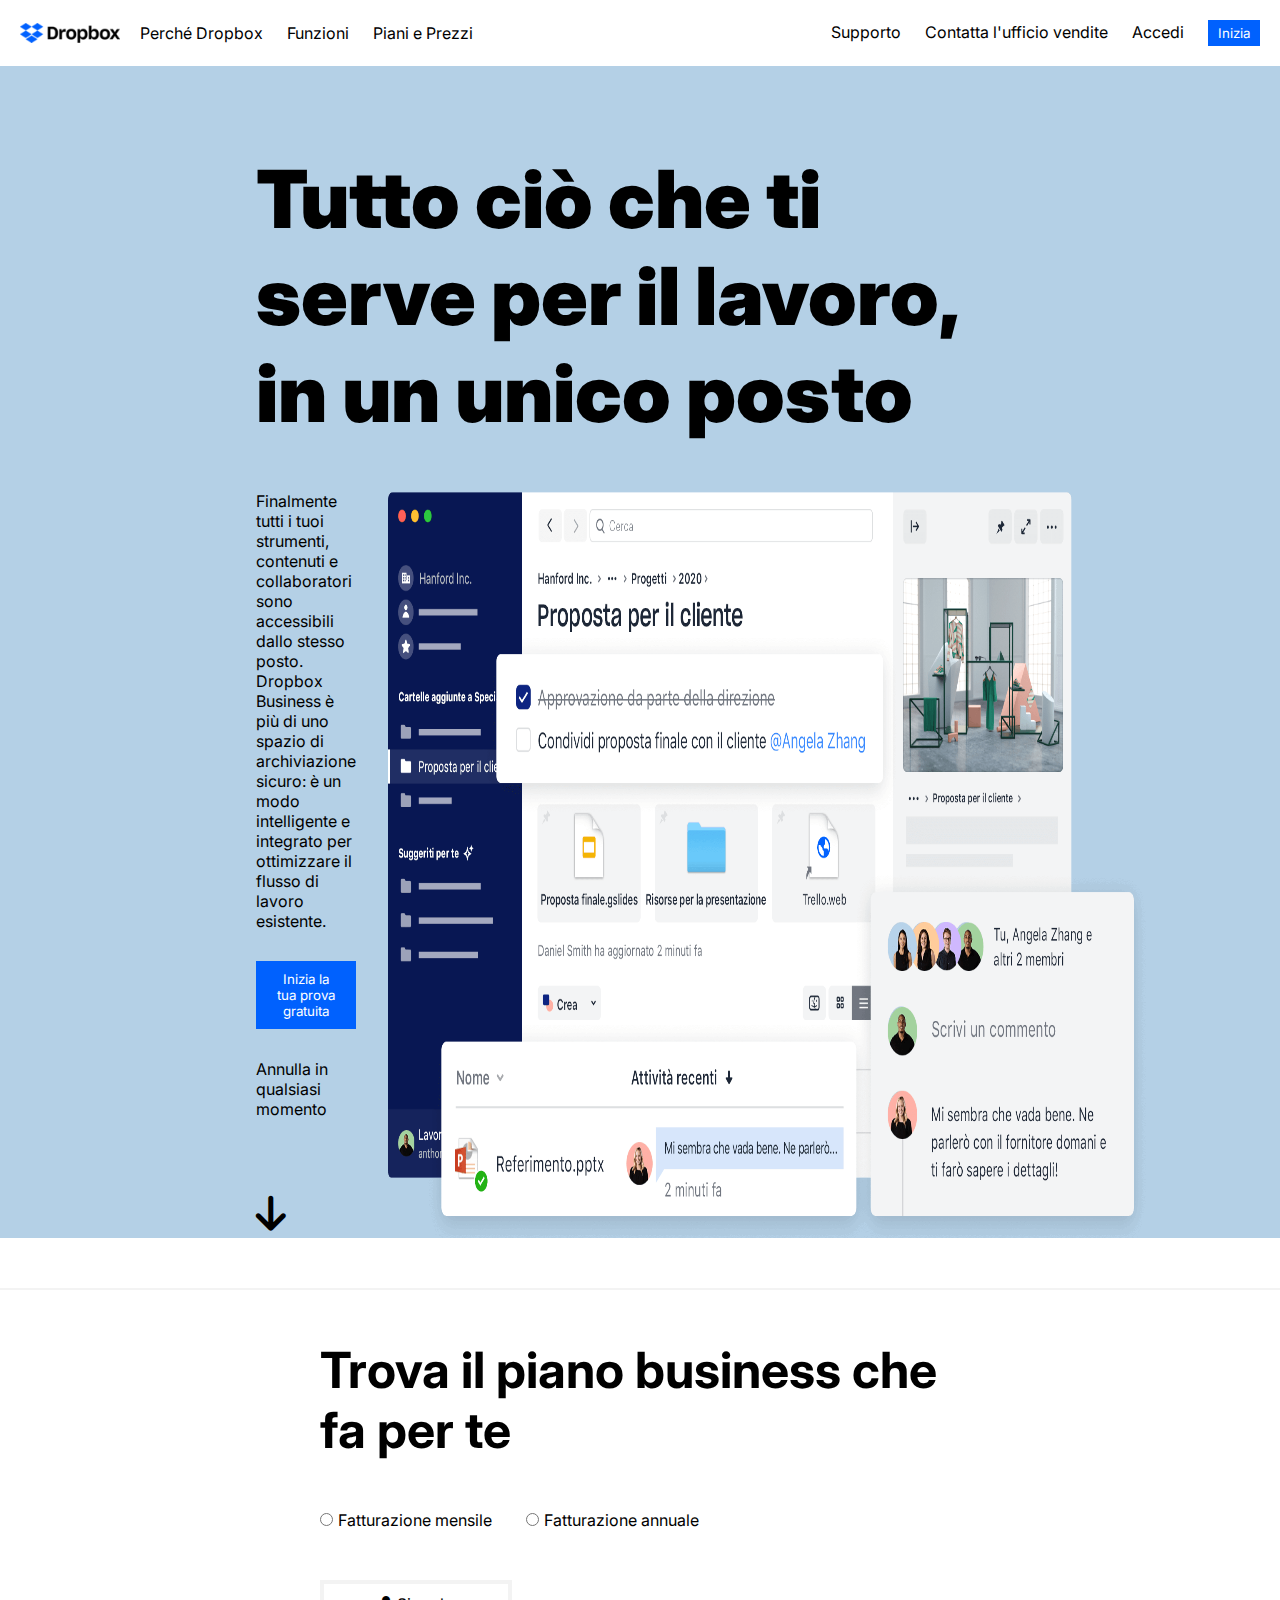
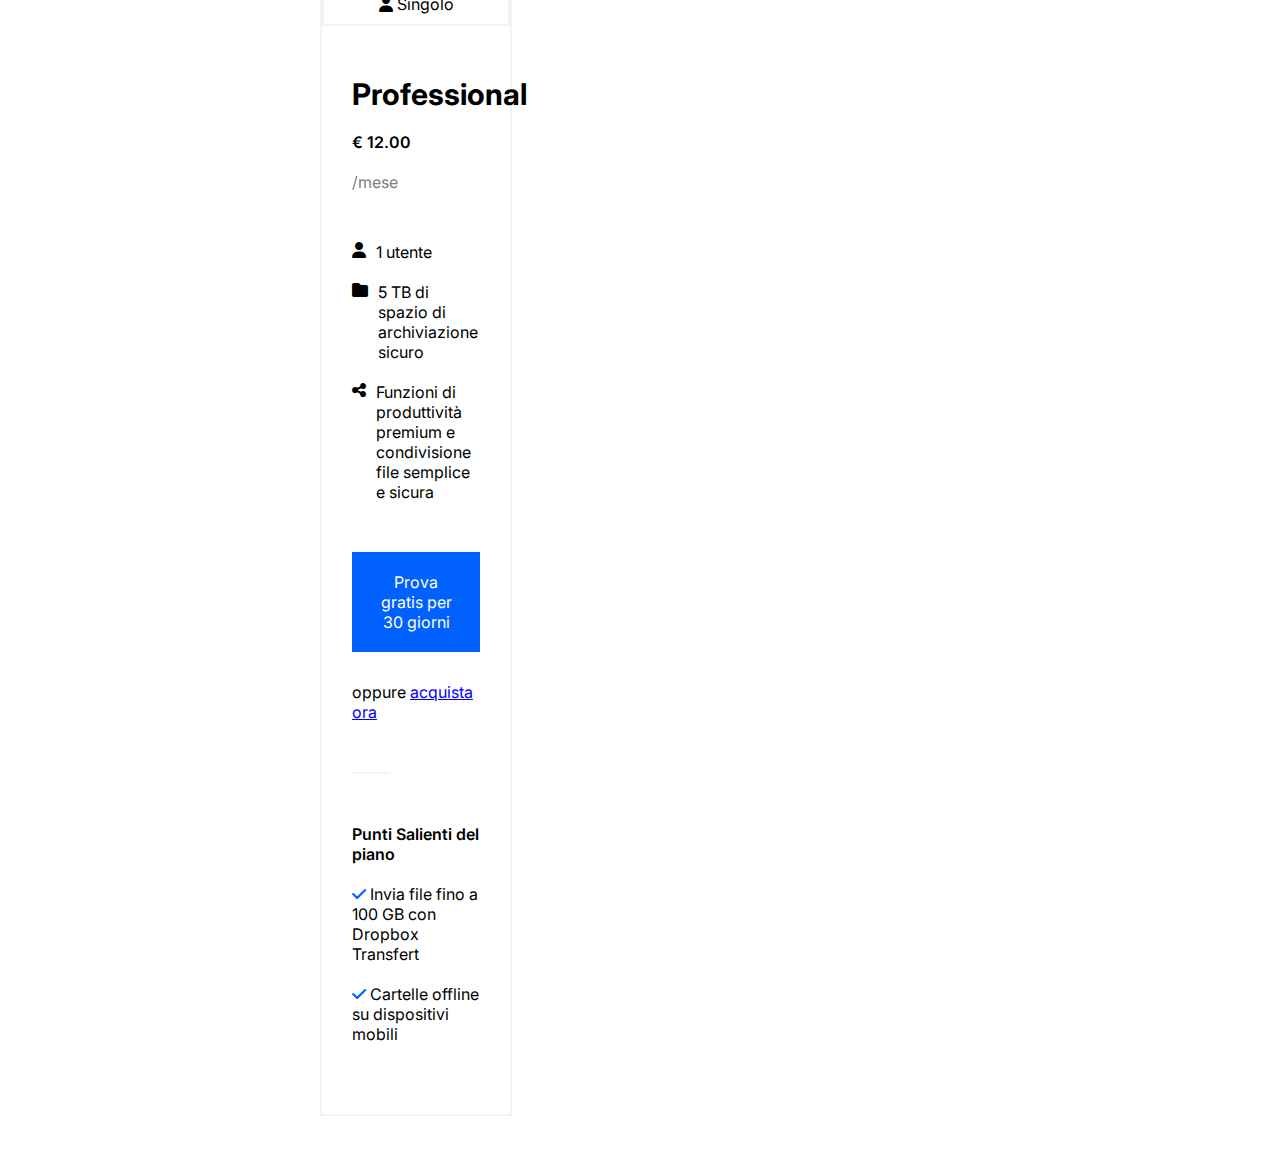
==== index.html @ 15f3c887 "[UPD] Done first column" ====
<!DOCTYPE html>
<html lang="en">

<head>
    <meta charset="UTF-8">
    <meta name="viewport" content="width=device-width, initial-scale=1.0">
    <link rel="preconnect" href="https://fonts.googleapis.com">
    <link rel="preconnect" href="https://fonts.gstatic.com" crossorigin>
    <link
        href="https://fonts.googleapis.com/css2?family=Inter:ital,opsz,wght@0,14..32,100..900;1,14..32,100..900&display=swap"
        rel="stylesheet">
    <link rel="stylesheet" href="https://cdnjs.cloudflare.com/ajax/libs/font-awesome/6.7.2/css/all.min.css"
        integrity="sha512-Evv84Mr4kqVGRNSgIGL/F/aIDqQb7xQ2vcrdIwxfjThSH8CSR7PBEakCr51Ck+w+/U6swU2Im1vVX0SVk9ABhg=="
        crossorigin="anonymous" referrerpolicy="no-referrer" />
    <link rel="stylesheet" href="./css/style.css">
    <title>Dropbox</title>
</head>

<body>
    <header class="d-flex align-items-center space-between">

        <div class="head-left d-flex align-items-center">
            <img class="logo" src="./img/logo-small.png" alt="">

            <ul class="head-menu">
                <li class="menu-item"><a href="" class="menu-link">Perché Dropbox</a></li>
                <li class="menu-item"><a href="" class="menu-link">Funzioni</a></li>
                <li class="menu-item"><a href="" class="menu-link">Piani e Prezzi</a></li>
            </ul>
        </div>

        <div class="head-right">
            <ul>
                <li class="menu-item"><a href="" class="menu-link">Supporto</a></li>
                <li class="menu-item"><a href="" class="menu-link">Contatta l'ufficio vendite</a></li>
                <li class="menu-item"><a href="" class="menu-link">Accedi</a></li>
                <li class="menu-item"><a href="" class="menu-link">
                        <button class="btn btn-primary">Inizia</button>
                    </a></li>
            </ul>
        </div>
    </header>

    <main>
        <!-- jumbotron -->
        <div class="jumbo">
            <div class="jumbo-content w-60">
                <h1 class="title">Tutto ciò che ti serve per il lavoro, in un unico posto</h1>

                <div class="d-flex">
                    <div class="w-30">
                        <p>Finalmente tutti i tuoi strumenti, contenuti e collaboratori sono accessibili dallo stesso
                            posto. Dropbox Business è più di uno spazio di archiviazione sicuro: è un modo intelligente
                            e integrato per ottimizzare il flusso di lavoro esistente.</p>

                        <a href="">
                            <button class="btn btn-primary my-30">Inizia la tua prova gratuita</button>
                        </a>

                        <a href="">
                            <p>Annulla in qualsiasi momento</p>
                        </a>

                        <div class="arrow">
                            <i class="fa-solid fa-arrow-down"></i>
                        </div>
                    </div>

                    <img src="./img/jumbo.png" alt="" class="jumbo-visual">
                </div>
            </div>
        </div>

        <div class="hr"></div>

        <!-- subtitle and input -->
        <div class="container w-50 d-flex flex-column">
            <h2 class="subtitle">Trova il piano business che fa per te</h2>

            <div class="input-plan">
                <input type="radio" name="business-plan"><span>Fatturazione mensile</span>

                <input type="radio" name="business-plan"><span>Fatturazione annuale</span>

            </div>

            <!-- plan columns -->
            <div class="plan d-flex space-between">

                <!-- first column -->
                <div class="d-flex-flex-column borded w-30">

                    <div class="plan-type text-center borded">

                        <i class="fa-solid fa-user"></i> Singolo
                    </div>

                    <div class="plan-info">

                        <h3 class="plan-name">Professional</h3>

                        <p class="plan-prize">&euro; 12.00</p>

                        <p class="currency">/mese</p>

                        <!-- plan services -->
                        <div class="service ">
                            <div class="d-flex">
                                <i class="fa-solid fa-user service-icon"></i>

                                <p class="service-description">1 utente</p>
                            </div>

                            <div class="d-flex">
                                <i class="fa-solid fa-folder service-icon"></i>

                                <p class="service-description">5 TB di spazio di archiviazione sicuro</p>
                            </div>

                            <div class="d-flex">
                                <i class="fa-solid fa-share-nodes service-icon"></i>

                                <p class="service-description">Funzioni di produttività premium e condivisione file semplice e sicura</p>
                            </div>
                        </div>

                        <!-- plan cta -->
                        <a href="">
                            <div class="btn btn-primary my-30">Prova gratis per 30 giorni</div>
                        </a>

                        <p>oppure <a class="blue-link" href="">acquista ora</a></p>

                        <div class="hr w-30"></div>

                        <ul class="function">
                            <li class="list-title">Punti Salienti del piano</li>

                            <li class="function-item"><i class="fa-solid fa-check list-check"></i> Invia file fino a 100 GB con Dropbox Transfert</li>

                            <li class="function-item"><i class="fa-solid fa-check list-check"></i> Cartelle offline su dispositivi mobili</li>
                        </ul>
                    </div>
                </div>
            </div>
        </div>
    </main>

    <footer></footer>
</body>

</html>
---- css/style.css ----
* {
    margin: 0;
    padding: 0;
    box-sizing: border-box;
}

/* utility */

.d-flex {
    display: flex;
}

.flex-column {
    flex-direction: column;
}

.align-items-center {
    align-items: center;
}

.space-between {
    justify-content: space-between;
}

.w-80 {
    width: 80%;
}

.w-60 {
    width: 60%;
}

.w-50 {
    width: 50%;
}

.w-30 {
    width: 30%;
}

.my-30 {
    margin: 30px 0;
}

.container {
    margin: 0 auto;
}

.borded {
    border: 2px solid #f3f3f3;
}

.text-center {
    text-align: center;
}










/* specifics */
body {
    font-family: "Inter";
    font-size: 16px;
}

header {
    padding: 20px;
    position: fixed;
    width: 100%;
    background-color: #fff;
}

.logo {
    width: 100px;
}


.menu-item {
    list-style-type: none;
    display: inline-block;
    margin-left: 20px;
}

a {
    text-decoration: none;
    color: black;
    transition: .3s;
}


.menu-link:hover {
    color: #0061fe;
}

.btn {
    padding: 5px 10px;
    border: none;
    font-family: "Inter";
    text-align: center;
}

.btn-primary {
    background-color: #0061fe;
    color: white;
}

.jumbo {
    background-color: #b4d0e6;
    padding-top: 150px;
}

.jumbo-content {
    margin: 0 auto;
}

.title {
    font-size: 80px;
    font-weight: 900;
    margin-bottom: 50px;
}

.jumbo .btn {
    padding: 10px 20px;
}

.arrow {
    font-size: 40px;
    margin-top: 70px;
}

.jumbo-visual {
    max-width: 800px;
}

.hr {
    margin: 50px 0;
    height: 2px;
    background-color: #f3f3f3;
}

.subtitle {
    font-size: 50px;
    margin-bottom: 50px;
}

input[type="radio"] {
    margin-right: 5px;
}

.input-plan span {
    margin-right: 30px;
}

.plan {
    align-items: stretch;
    margin: 50px 0;
}

.plan-type {
    padding: 10px;
}

.plan-info {
    padding: 50px 30px;
}

.plan-name {
    font-size: 30px;
    margin-bottom: 20px;
}

.plan-prize {
    font-weight: 600;
    margin-bottom: 20px;
}

.currency {
    color: gray;
    margin-bottom: 50px;
}

.service-icon {
    margin-right: 10px;
}

.service-description {
    margin-bottom: 20px;
}

.plan-info .btn {
    padding: 20px;
}

.blue-link  {
    color: blue;
    text-decoration: underline;
}

.function li{
    list-style-type: none;
    margin-bottom: 20px;
}

.list-title {
    font-weight: 600;
}

.list-check {
    color: #0061fe;
    font-weight: 900;
}
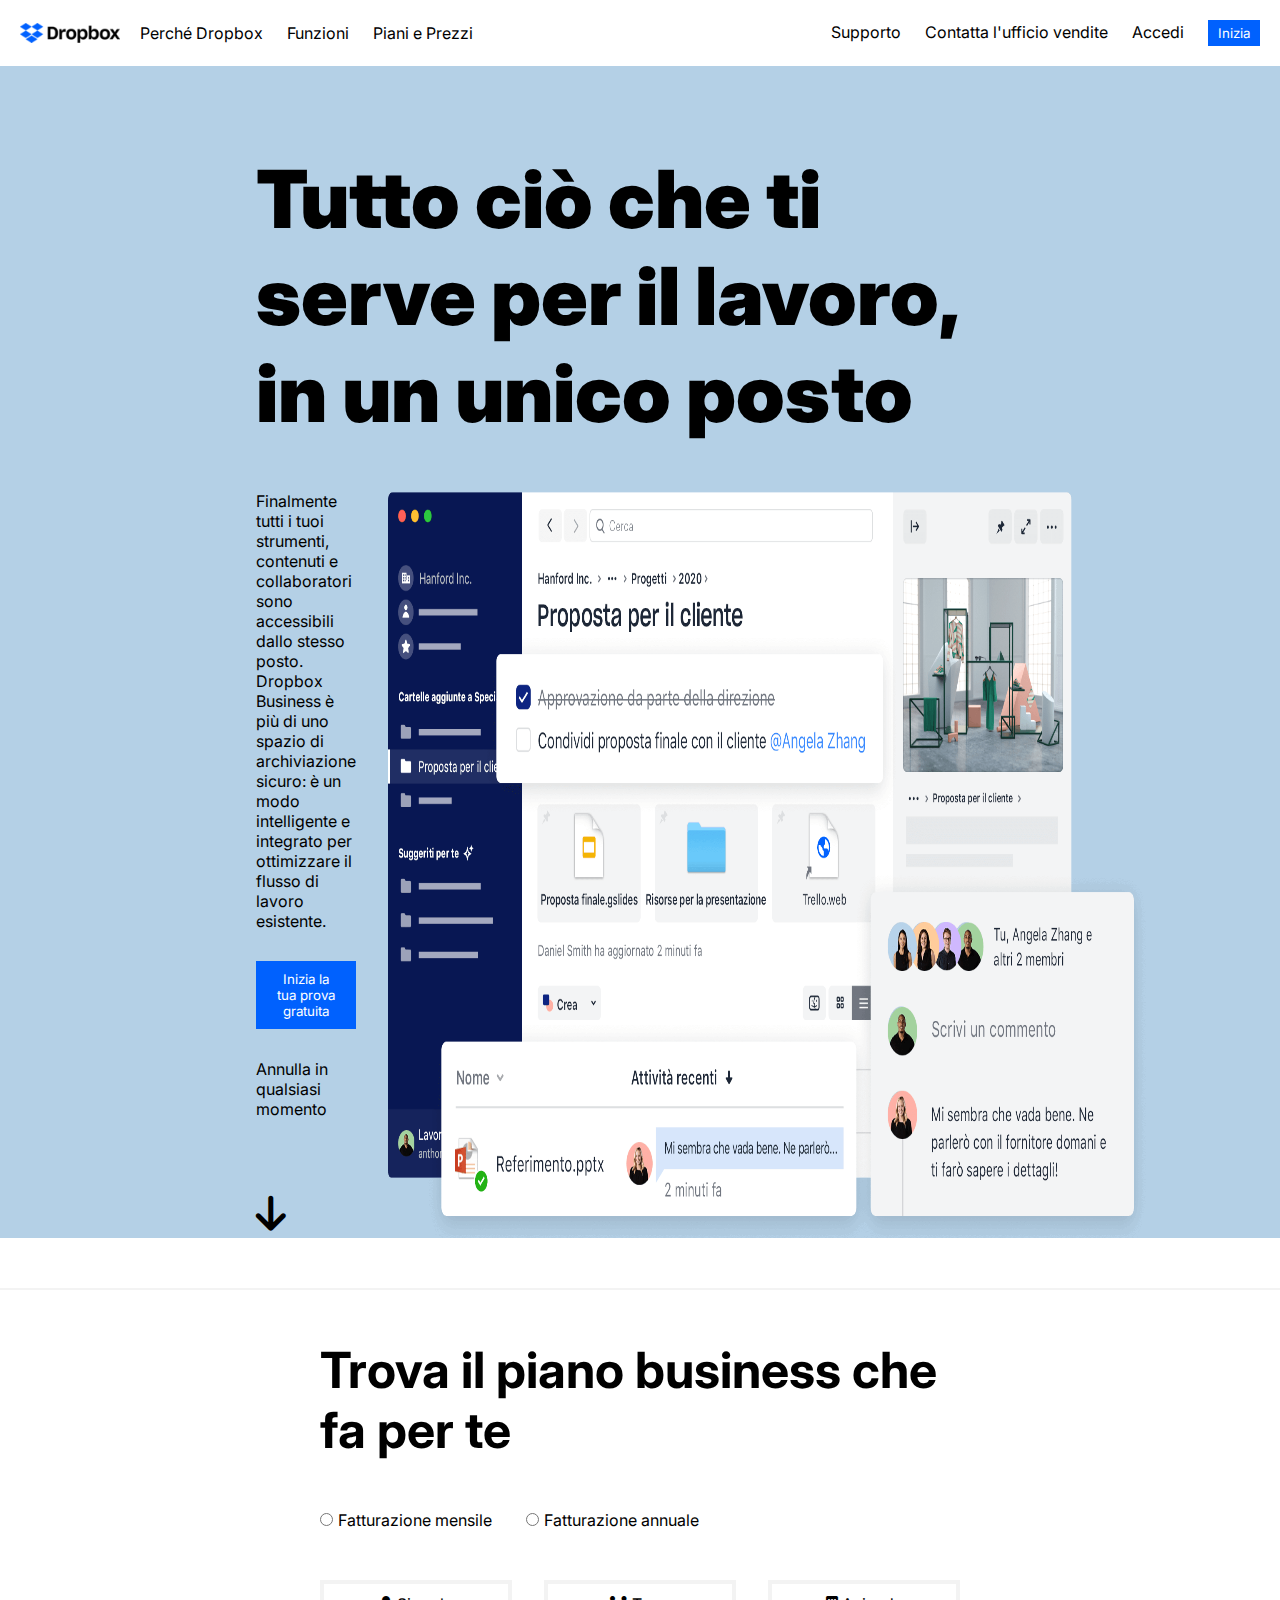
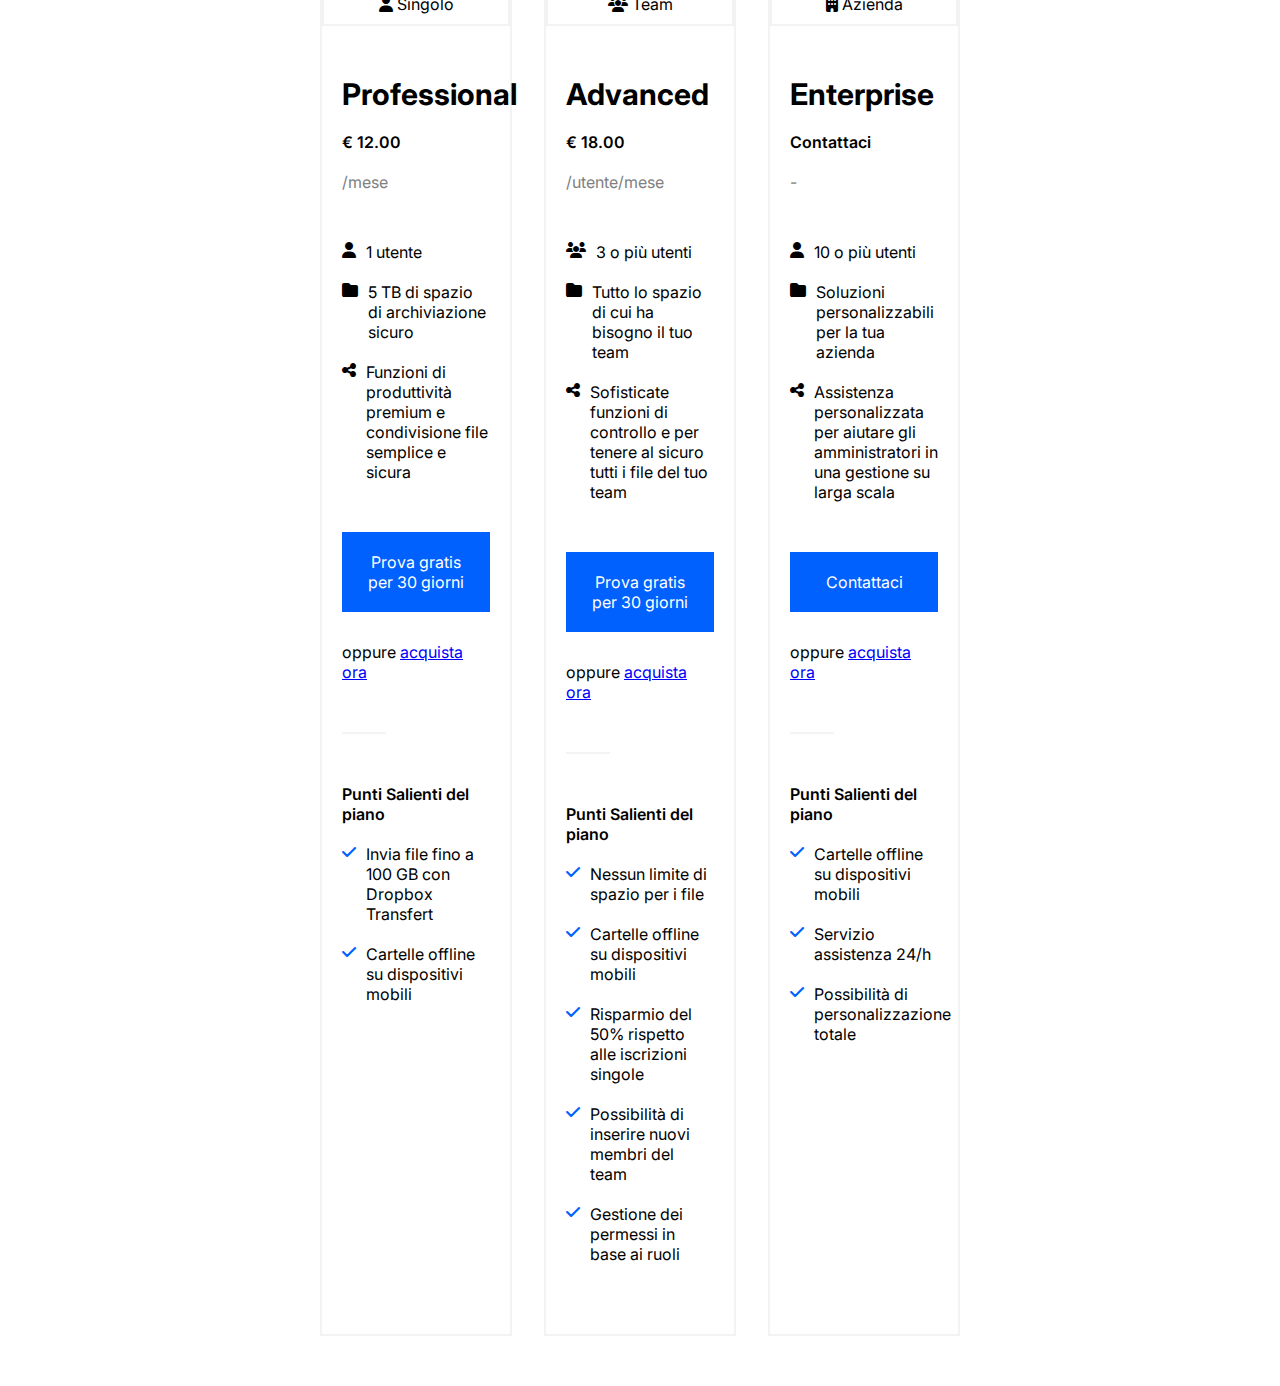
==== commit 0a1bf817: "[DONE] done columns" ====
--- a/index.html
+++ b/index.html
@@ -88,7 +88,7 @@
             <div class="plan d-flex space-between">
 
                 <!-- first column -->
-                <div class="d-flex-flex-column borded w-30">
+                <div class="d-flex flex-column w-30 borded">
 
                     <div class="plan-type text-center borded">
 
@@ -136,9 +136,129 @@
                         <ul class="function">
                             <li class="list-title">Punti Salienti del piano</li>
 
-                            <li class="function-item"><i class="fa-solid fa-check list-check"></i> Invia file fino a 100 GB con Dropbox Transfert</li>
-
-                            <li class="function-item"><i class="fa-solid fa-check list-check"></i> Cartelle offline su dispositivi mobili</li>
+                            <li class="function-item d-flex"><i class="fa-solid fa-check list-check"></i> Invia file fino a 100 GB con Dropbox Transfert</li>
+
+                            <li class="function-item d-flex"><i class="fa-solid fa-check list-check"></i> Cartelle offline su dispositivi mobili</li>
+                        </ul>
+                    </div>
+                </div>
+
+                <!-- second column -->
+                <div class="d-flex flex-column w-30 borded">
+
+                    <div class="plan-type text-center borded">
+
+                        <i class="fa-solid fa-users"></i> Team
+                    </div>
+
+                    <div class="plan-info">
+
+                        <h3 class="plan-name">Advanced</h3>
+
+                        <p class="plan-prize">&euro; 18.00</p>
+
+                        <p class="currency">/utente/mese</p>
+
+                        <!-- plan services -->
+                        <div class="service ">
+                            <div class="d-flex">
+                                <i class="fa-solid fa-users service-icon"></i>
+
+                                <p class="service-description">3 o più utenti</p>
+                            </div>
+
+                            <div class="d-flex">
+                                <i class="fa-solid fa-folder service-icon"></i>
+
+                                <p class="service-description">Tutto lo spazio di cui ha bisogno il tuo team</p>
+                            </div>
+
+                            <div class="d-flex">
+                                <i class="fa-solid fa-share-nodes service-icon"></i>
+
+                                <p class="service-description">Sofisticate funzioni di controllo e per tenere al sicuro tutti i file del tuo team</p>
+                            </div>
+                        </div>
+
+                        <!-- plan cta -->
+                        <a href="">
+                            <div class="btn btn-primary my-30">Prova gratis per 30 giorni</div>
+                        </a>
+
+                        <p>oppure <a class="blue-link" href="">acquista ora</a></p>
+
+                        <div class="hr w-30"></div>
+
+                        <ul class="function">
+                            <li class="list-title">Punti Salienti del piano</li>
+
+                            <li class="function-item d-flex"><i class="fa-solid fa-check list-check"></i><p>Nessun limite di spazio per i file</p></li>
+
+                            <li class="function-item d-flex"><i class="fa-solid fa-check list-check"></i><p>Cartelle offline su dispositivi mobili</p></li>
+
+                            <li class="function-item d-flex"><i class="fa-solid fa-check list-check"></i><p>Risparmio del 50% rispetto alle iscrizioni singole</p></li>
+
+                            <li class="function-item d-flex"><i class="fa-solid fa-check list-check"></i><p>Possibilità di inserire nuovi membri del team</p></li>
+
+                            <li class="function-item d-flex"><i class="fa-solid fa-check list-check"></i><p>Gestione dei permessi in base ai ruoli</p></li>
+                        </ul>
+                    </div>
+                </div>
+
+                <!-- third column -->
+                <div class="d-flex flex-column w-30 borded">
+
+                    <div class="plan-type text-center borded">
+
+                        <i class="fa-solid fa-building"></i> Azienda
+                    </div>
+
+                    <div class="plan-info">
+
+                        <h3 class="plan-name">Enterprise</h3>
+
+                        <p class="plan-prize">Contattaci</p>
+
+                        <p class="currency">-</p>
+
+                        <!-- plan services -->
+                        <div class="service ">
+                            <div class="d-flex">
+                                <i class="fa-solid fa-user service-icon"></i>
+
+                                <p class="service-description">10 o più utenti</p>
+                            </div>
+
+                            <div class="d-flex">
+                                <i class="fa-solid fa-folder service-icon"></i>
+
+                                <p class="service-description">Soluzioni personalizzabili per la tua azienda</p>
+                            </div>
+
+                            <div class="d-flex">
+                                <i class="fa-solid fa-share-nodes service-icon"></i>
+
+                                <p class="service-description">Assistenza personalizzata per aiutare gli amministratori in una gestione su larga scala</p>
+                            </div>
+                        </div>
+
+                        <!-- plan cta -->
+                        <a href="">
+                            <div class="btn btn-primary my-30">Contattaci</div>
+                        </a>
+
+                        <p>oppure <a class="blue-link" href="">acquista ora</a></p>
+
+                        <div class="hr w-30"></div>
+
+                        <ul class="function">
+                            <li class="list-title">Punti Salienti del piano</li>
+
+                            <li class="function-item d-flex"><i class="fa-solid fa-check list-check"></i><p>Cartelle offline su dispositivi mobili</p></li>
+
+                            <li class="function-item d-flex"><i class="fa-solid fa-check list-check"></i><p>Servizio assistenza 24/h</p></li>
+
+                            <li class="function-item d-flex"><i class="fa-solid fa-check list-check"></i><p>Possibilità di personalizzazione totale</p></li>
                         </ul>
                     </div>
                 </div>
--- a/css/style.css
+++ b/css/style.css
@@ -32,6 +32,10 @@
 
 .w-50 {
     width: 50%;
+}
+
+.w-33 {
+    width: 33%;
 }
 
 .w-30 {
@@ -167,7 +171,7 @@
 }
 
 .plan-info {
-    padding: 50px 30px;
+    padding: 50px 20px;
 }
 
 .plan-name {
@@ -214,4 +218,5 @@
 .list-check {
     color: #0061fe;
     font-weight: 900;
+    margin-right: 10px;
 }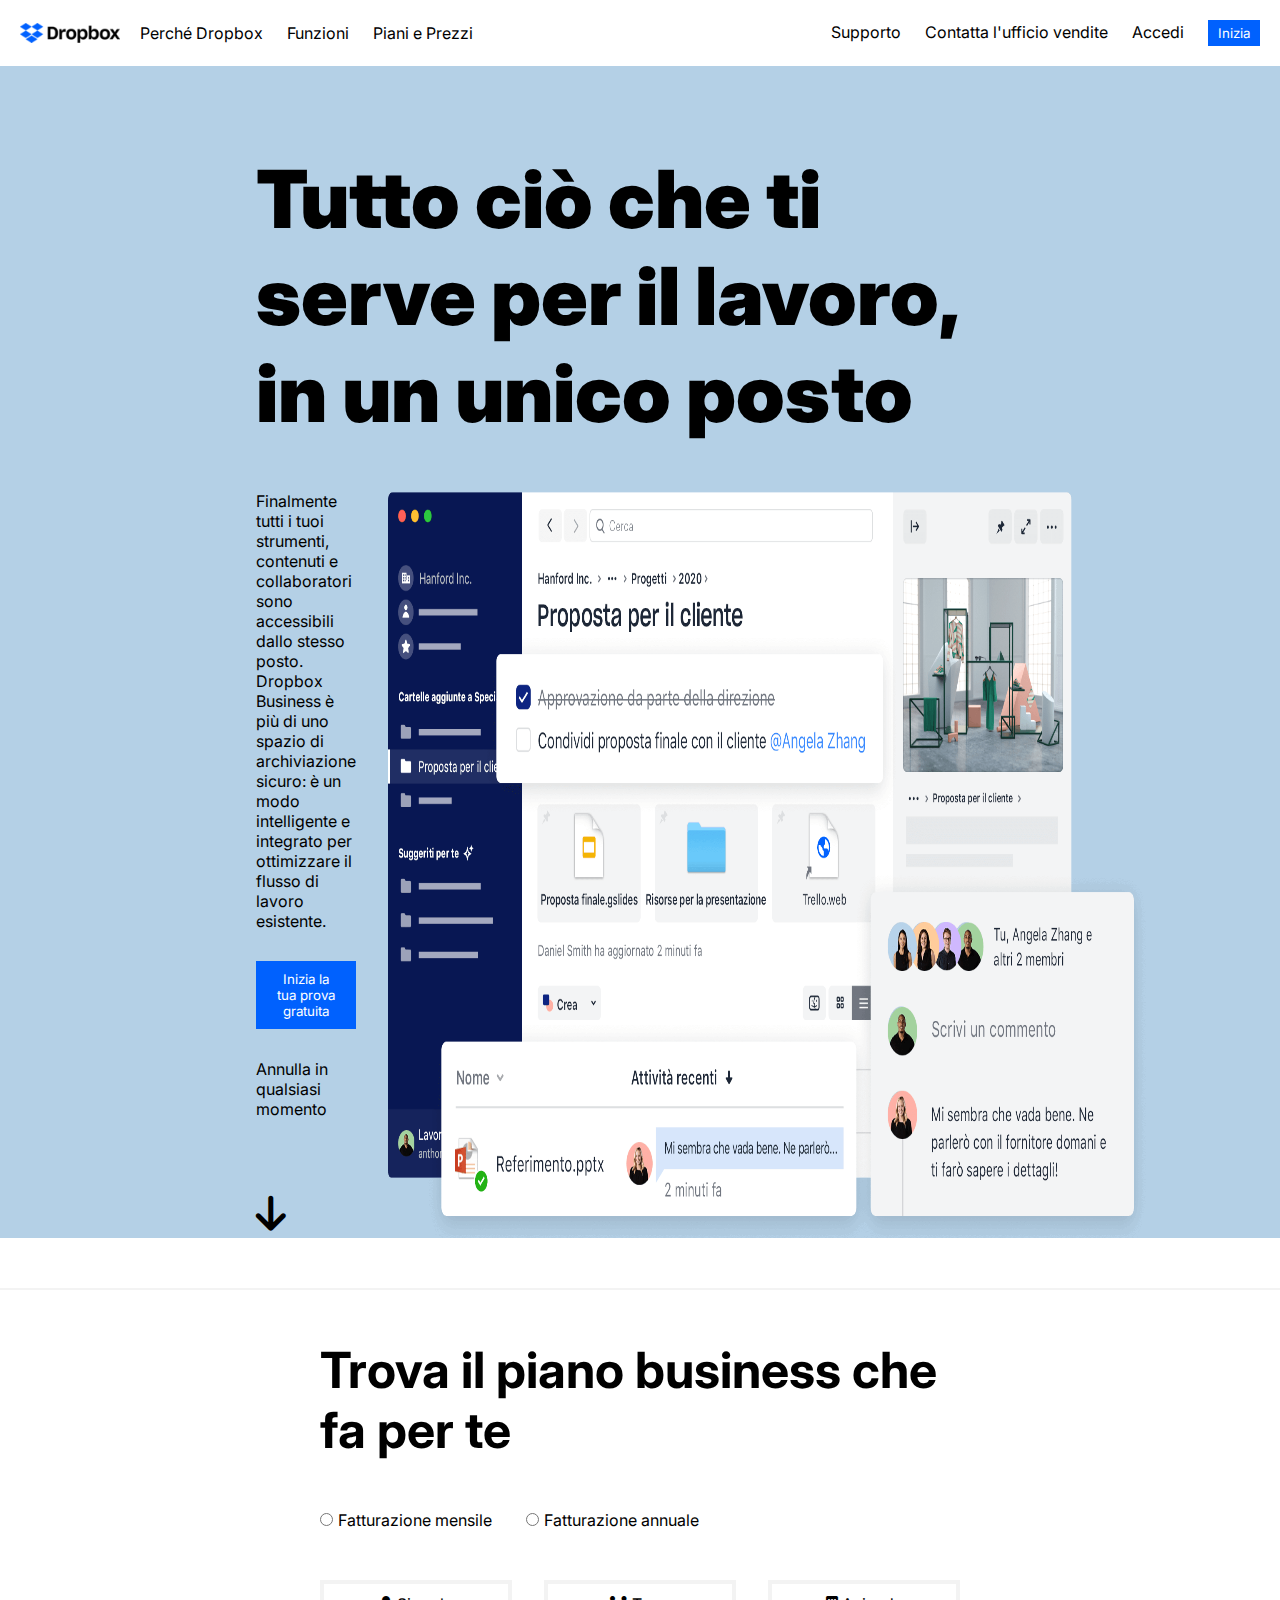
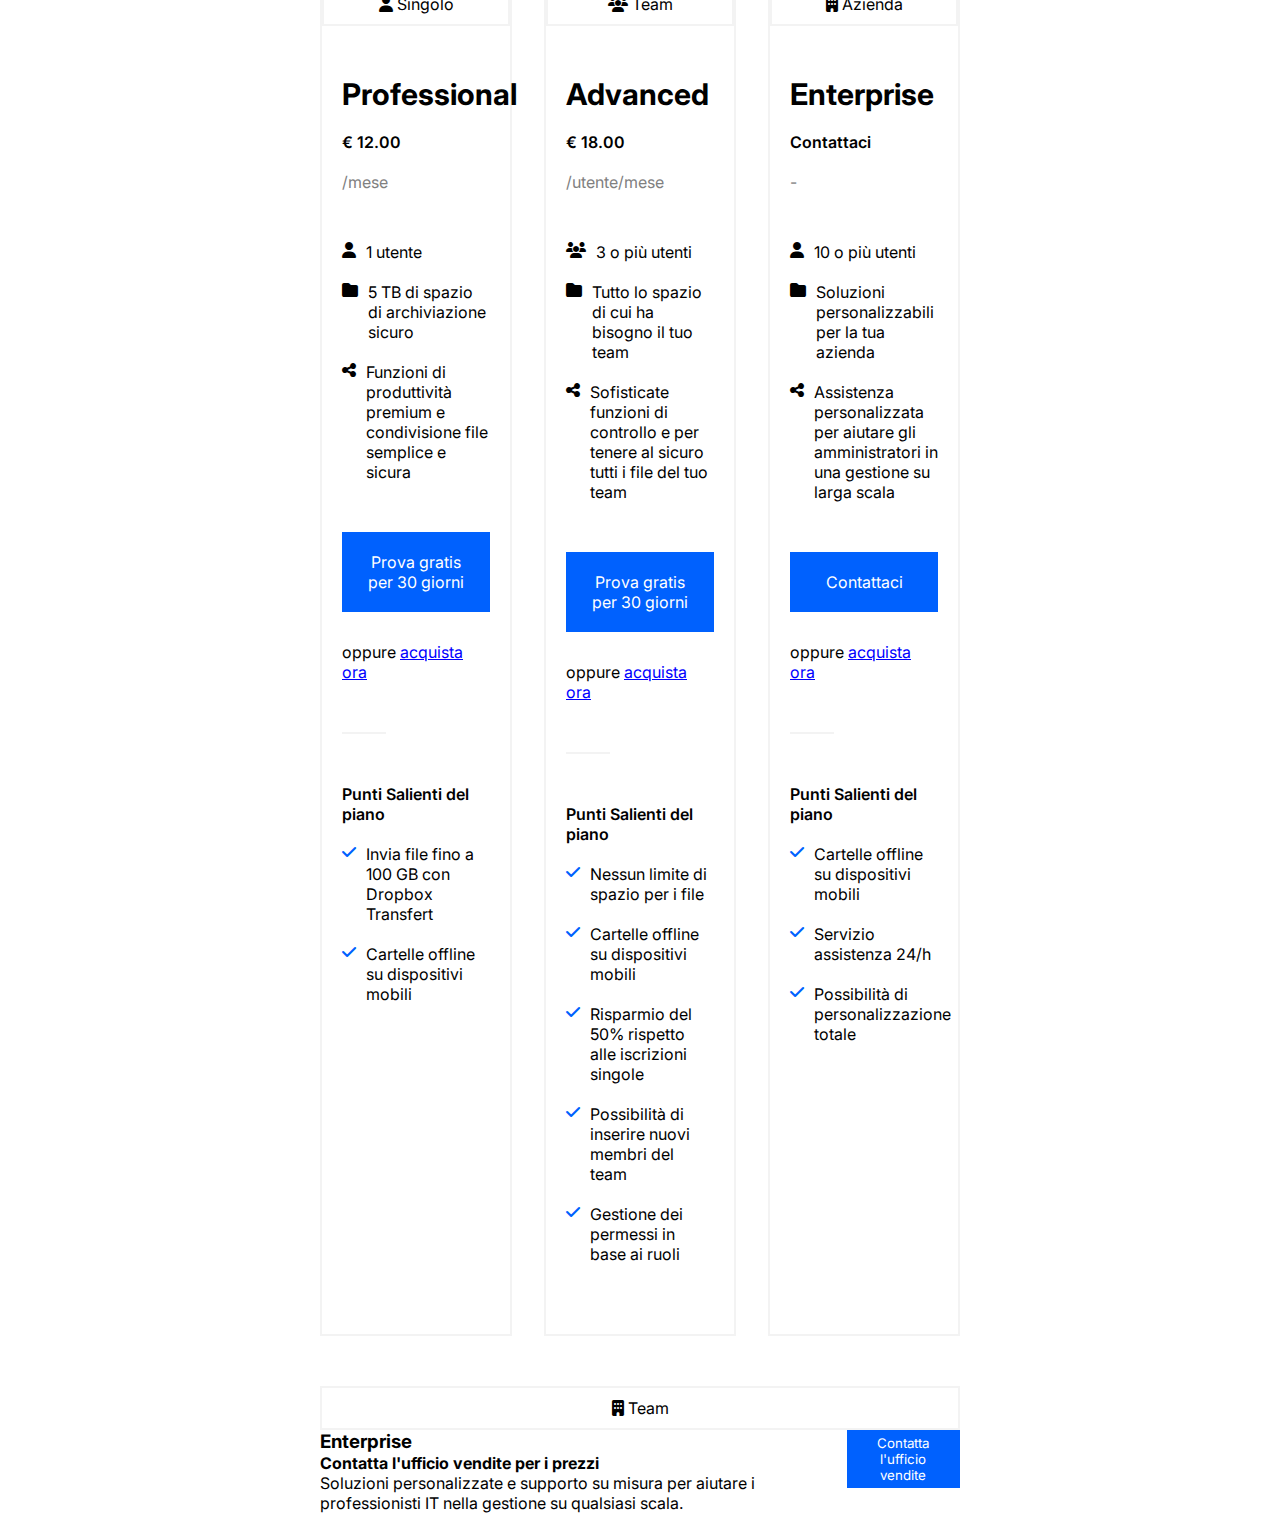
==== commit baee19ef: "[UPD] working on Enterprise section" ====
--- a/index.html
+++ b/index.html
@@ -73,8 +73,9 @@
 
         <div class="hr"></div>
 
-        <!-- subtitle and input -->
         <div class="container w-50 d-flex flex-column">
+
+            <!-- subtitle and input -->
             <h2 class="subtitle">Trova il piano business che fa per te</h2>
 
             <div class="input-plan">
@@ -90,7 +91,7 @@
                 <!-- first column -->
                 <div class="d-flex flex-column w-30 borded">
 
-                    <div class="plan-type text-center borded">
+                    <div class="plan-type text-center borded p-10">
 
                         <i class="fa-solid fa-user"></i> Singolo
                     </div>
@@ -120,7 +121,8 @@
                             <div class="d-flex">
                                 <i class="fa-solid fa-share-nodes service-icon"></i>
 
-                                <p class="service-description">Funzioni di produttività premium e condivisione file semplice e sicura</p>
+                                <p class="service-description">Funzioni di produttività premium e condivisione file
+                                    semplice e sicura</p>
                             </div>
                         </div>
 
@@ -136,9 +138,11 @@
                         <ul class="function">
                             <li class="list-title">Punti Salienti del piano</li>
 
-                            <li class="function-item d-flex"><i class="fa-solid fa-check list-check"></i> Invia file fino a 100 GB con Dropbox Transfert</li>
-
-                            <li class="function-item d-flex"><i class="fa-solid fa-check list-check"></i> Cartelle offline su dispositivi mobili</li>
+                            <li class="function-item d-flex"><i class="fa-solid fa-check list-check"></i> Invia file
+                                fino a 100 GB con Dropbox Transfert</li>
+
+                            <li class="function-item d-flex"><i class="fa-solid fa-check list-check"></i> Cartelle
+                                offline su dispositivi mobili</li>
                         </ul>
                     </div>
                 </div>
@@ -146,7 +150,7 @@
                 <!-- second column -->
                 <div class="d-flex flex-column w-30 borded">
 
-                    <div class="plan-type text-center borded">
+                    <div class="plan-type text-center borded p-10">
 
                         <i class="fa-solid fa-users"></i> Team
                     </div>
@@ -176,7 +180,8 @@
                             <div class="d-flex">
                                 <i class="fa-solid fa-share-nodes service-icon"></i>
 
-                                <p class="service-description">Sofisticate funzioni di controllo e per tenere al sicuro tutti i file del tuo team</p>
+                                <p class="service-description">Sofisticate funzioni di controllo e per tenere al sicuro
+                                    tutti i file del tuo team</p>
                             </div>
                         </div>
 
@@ -192,15 +197,25 @@
                         <ul class="function">
                             <li class="list-title">Punti Salienti del piano</li>
 
-                            <li class="function-item d-flex"><i class="fa-solid fa-check list-check"></i><p>Nessun limite di spazio per i file</p></li>
-
-                            <li class="function-item d-flex"><i class="fa-solid fa-check list-check"></i><p>Cartelle offline su dispositivi mobili</p></li>
-
-                            <li class="function-item d-flex"><i class="fa-solid fa-check list-check"></i><p>Risparmio del 50% rispetto alle iscrizioni singole</p></li>
-
-                            <li class="function-item d-flex"><i class="fa-solid fa-check list-check"></i><p>Possibilità di inserire nuovi membri del team</p></li>
-
-                            <li class="function-item d-flex"><i class="fa-solid fa-check list-check"></i><p>Gestione dei permessi in base ai ruoli</p></li>
+                            <li class="function-item d-flex"><i class="fa-solid fa-check list-check"></i>
+                                <p>Nessun limite di spazio per i file</p>
+                            </li>
+
+                            <li class="function-item d-flex"><i class="fa-solid fa-check list-check"></i>
+                                <p>Cartelle offline su dispositivi mobili</p>
+                            </li>
+
+                            <li class="function-item d-flex"><i class="fa-solid fa-check list-check"></i>
+                                <p>Risparmio del 50% rispetto alle iscrizioni singole</p>
+                            </li>
+
+                            <li class="function-item d-flex"><i class="fa-solid fa-check list-check"></i>
+                                <p>Possibilità di inserire nuovi membri del team</p>
+                            </li>
+
+                            <li class="function-item d-flex"><i class="fa-solid fa-check list-check"></i>
+                                <p>Gestione dei permessi in base ai ruoli</p>
+                            </li>
                         </ul>
                     </div>
                 </div>
@@ -208,7 +223,7 @@
                 <!-- third column -->
                 <div class="d-flex flex-column w-30 borded">
 
-                    <div class="plan-type text-center borded">
+                    <div class="plan-type text-center borded p-10">
 
                         <i class="fa-solid fa-building"></i> Azienda
                     </div>
@@ -238,7 +253,8 @@
                             <div class="d-flex">
                                 <i class="fa-solid fa-share-nodes service-icon"></i>
 
-                                <p class="service-description">Assistenza personalizzata per aiutare gli amministratori in una gestione su larga scala</p>
+                                <p class="service-description">Assistenza personalizzata per aiutare gli amministratori
+                                    in una gestione su larga scala</p>
                             </div>
                         </div>
 
@@ -254,12 +270,41 @@
                         <ul class="function">
                             <li class="list-title">Punti Salienti del piano</li>
 
-                            <li class="function-item d-flex"><i class="fa-solid fa-check list-check"></i><p>Cartelle offline su dispositivi mobili</p></li>
-
-                            <li class="function-item d-flex"><i class="fa-solid fa-check list-check"></i><p>Servizio assistenza 24/h</p></li>
-
-                            <li class="function-item d-flex"><i class="fa-solid fa-check list-check"></i><p>Possibilità di personalizzazione totale</p></li>
+                            <li class="function-item d-flex"><i class="fa-solid fa-check list-check"></i>
+                                <p>Cartelle offline su dispositivi mobili</p>
+                            </li>
+
+                            <li class="function-item d-flex"><i class="fa-solid fa-check list-check"></i>
+                                <p>Servizio assistenza 24/h</p>
+                            </li>
+
+                            <li class="function-item d-flex"><i class="fa-solid fa-check list-check"></i>
+                                <p>Possibilità di personalizzazione totale</p>
+                            </li>
                         </ul>
+                    </div>
+                </div>
+            </div>
+
+            <!-- Enterprie big col -->
+            <div class="enterprise-col">
+                <div class="enterprise-col-header text-center borded p-10">
+                    <i class="fa-solid fa-building"></i> Team
+                </div>
+
+                <div class="enterprise-col-body">
+                    <div class="enterprise-col-content d-flex space-between">
+                        <div class="enterprise-col-content-left">
+                            <h3>Enterprise</h3>
+                            <h4>Contatta l'ufficio vendite per i prezzi</h4>
+
+                            <p>Soluzioni personalizzate e supporto su misura per aiutare i professionisti IT nella
+                                gestione su qualsiasi scala.</p>
+                        </div>
+
+                        <div class="enterprise-col-content-right">
+                            <button class="btn btn-primary">Contatta l'ufficio vendite</button>
+                        </div>
                     </div>
                 </div>
             </div>
--- a/css/style.css
+++ b/css/style.css
@@ -58,6 +58,9 @@
     text-align: center;
 }
 
+.p-10{
+    padding: 10px;
+}
 
 
 
@@ -166,10 +169,6 @@
     margin: 50px 0;
 }
 
-.plan-type {
-    padding: 10px;
-}
-
 .plan-info {
     padding: 50px 20px;
 }
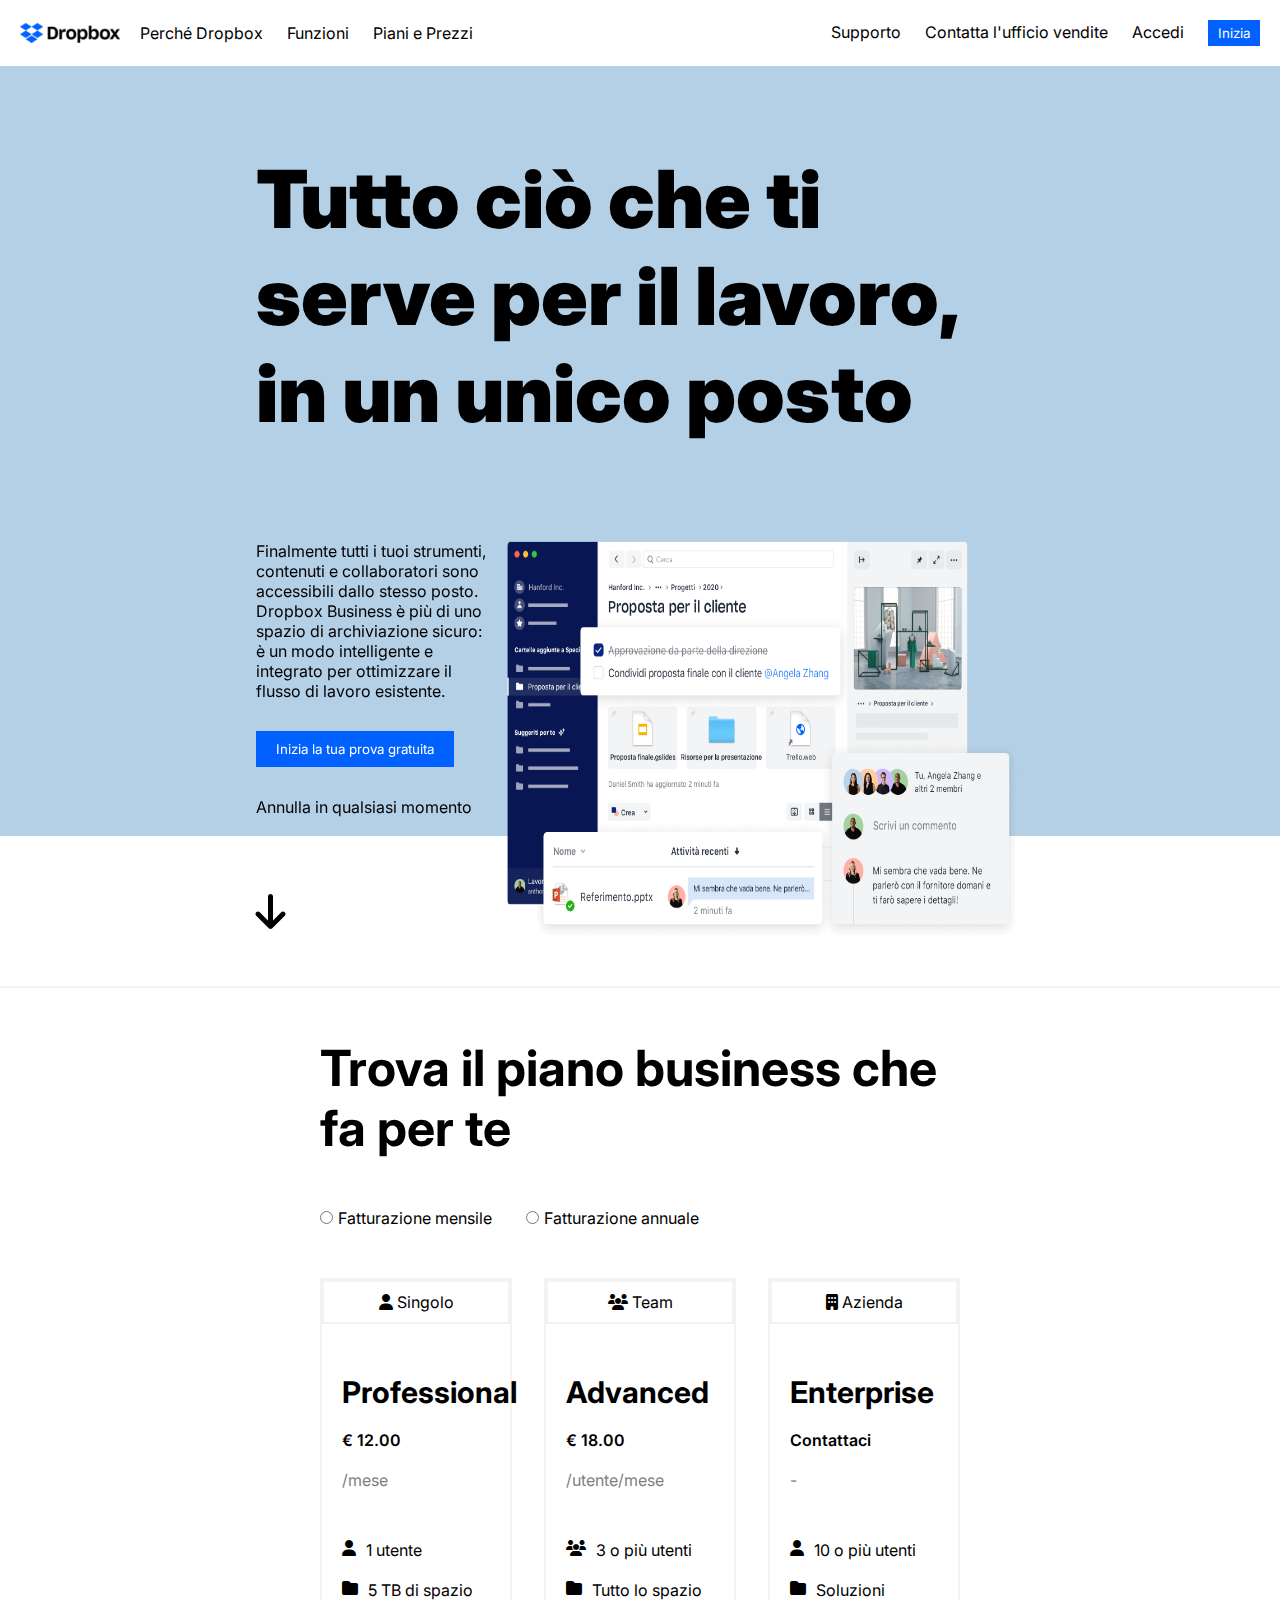
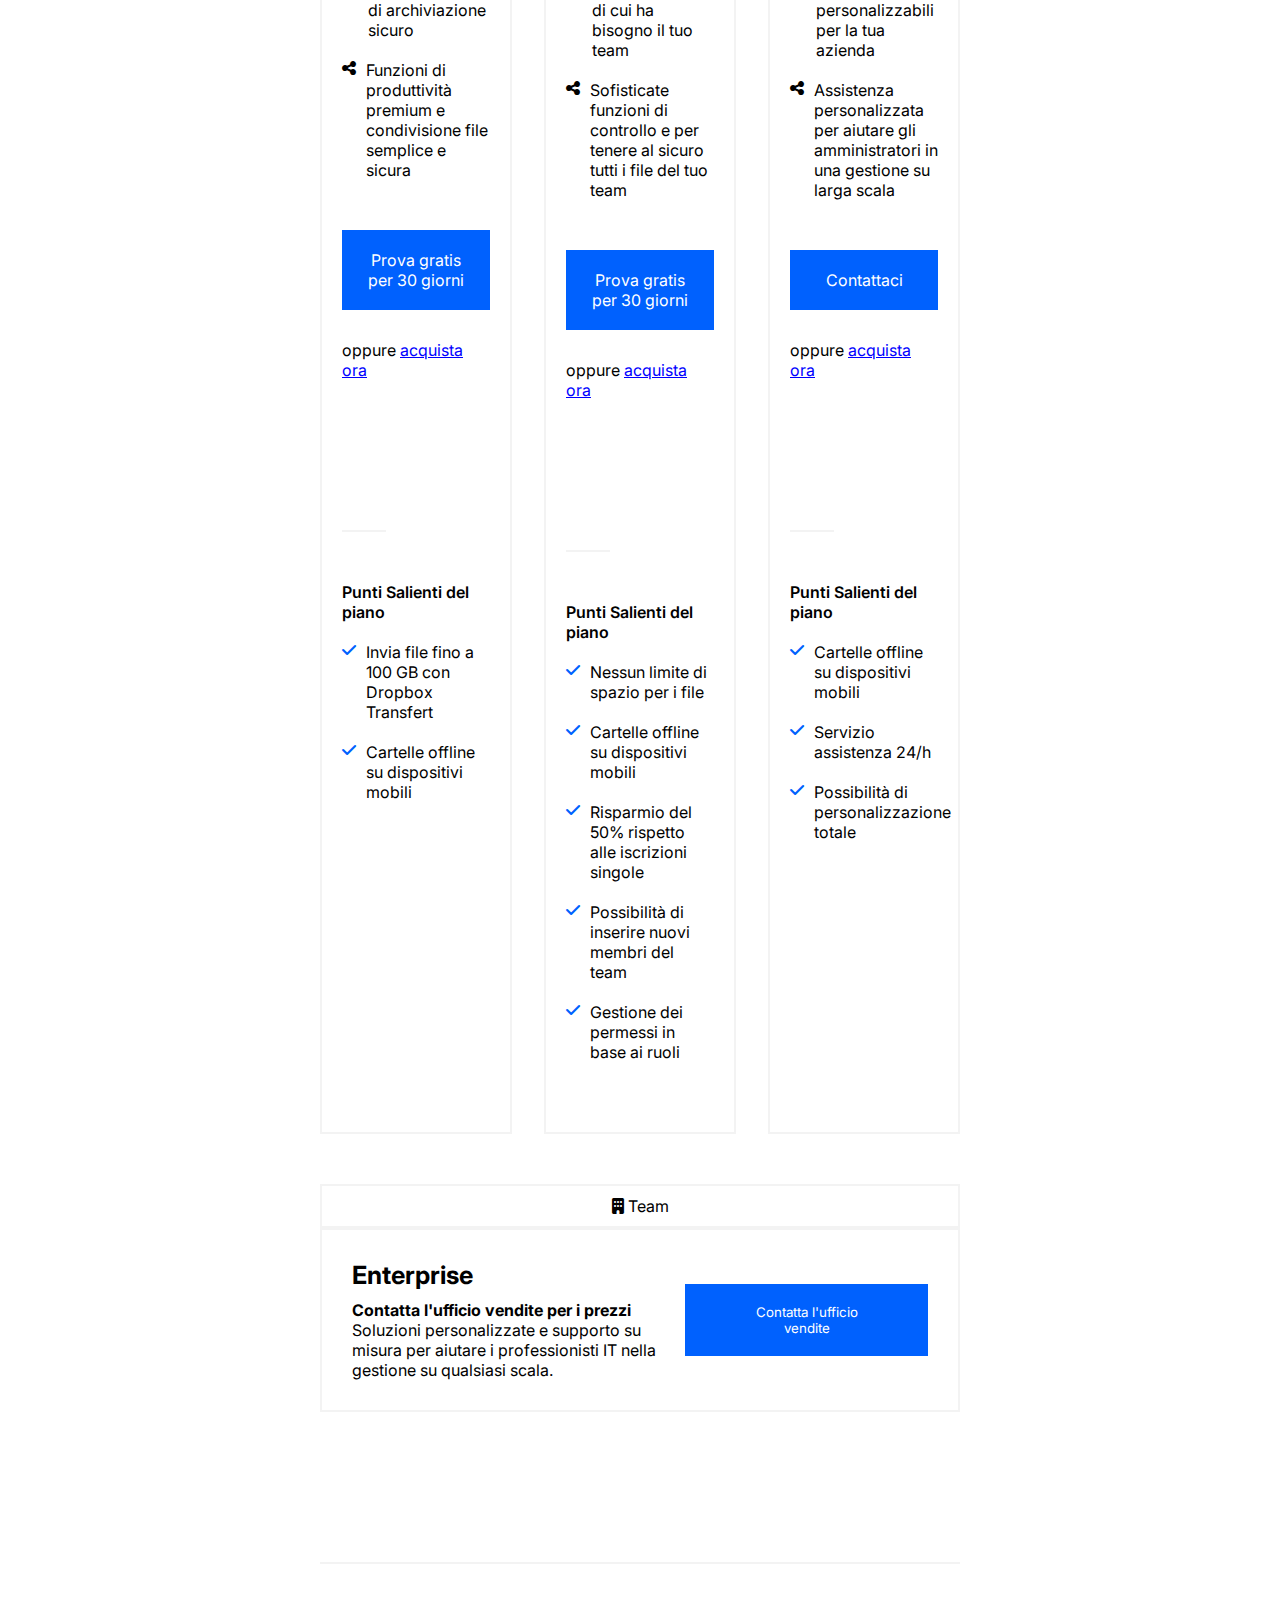
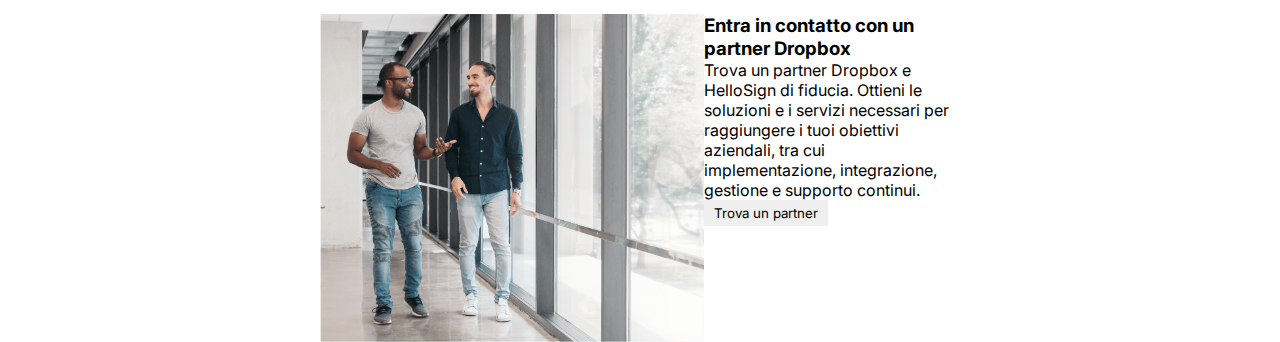
==== commit e4747314: "[DONE] Enterprise col and fixed jumbo img" ====
--- a/index.html
+++ b/index.html
@@ -47,7 +47,7 @@
             <div class="jumbo-content w-60">
                 <h1 class="title">Tutto ciò che ti serve per il lavoro, in un unico posto</h1>
 
-                <div class="d-flex">
+                <div class="jumbo-img-section d-flex">
                     <div class="w-30">
                         <p>Finalmente tutti i tuoi strumenti, contenuti e collaboratori sono accessibili dallo stesso
                             posto. Dropbox Business è più di uno spazio di archiviazione sicuro: è un modo intelligente
@@ -66,7 +66,7 @@
                         </div>
                     </div>
 
-                    <img src="./img/jumbo.png" alt="" class="jumbo-visual">
+                    <img src="./img/jumbo.png" alt="" class="w-70">
                 </div>
             </div>
         </div>
@@ -292,9 +292,9 @@
                     <i class="fa-solid fa-building"></i> Team
                 </div>
 
-                <div class="enterprise-col-body">
-                    <div class="enterprise-col-content d-flex space-between">
-                        <div class="enterprise-col-content-left">
+                <div class="enterprise-col-body borded">
+                    <div class="enterprise-col-content d-flex space-between align-items-center">
+                        <div class="enterprise-col-content-left w-60">
                             <h3>Enterprise</h3>
                             <h4>Contatta l'ufficio vendite per i prezzi</h4>
 
@@ -308,6 +308,23 @@
                     </div>
                 </div>
             </div>
+
+            <div class="hr"></div>
+
+            <div class="img-section d-flex space-between">
+
+                <img class="w-60" src="./img/partner.png" alt="">
+
+                <div class="img-section-right w-40">
+                    <h3 class="img-section-title">Entra in contatto con un partner Dropbox</h3>
+
+                    <p class="img-section-text">Trova un partner Dropbox e HelloSign di fiducia. Ottieni le soluzioni e
+                        i servizi necessari per raggiungere i tuoi obiettivi aziendali, tra cui implementazione,
+                        integrazione, gestione e supporto continui.</p>
+
+                    <a href=""><button class="btn btn-secundary">Trova un partner</button></a>
+                </div>
+            </div>
         </div>
     </main>
 
--- a/css/style.css
+++ b/css/style.css
@@ -24,6 +24,10 @@
 
 .w-80 {
     width: 80%;
+}
+
+.w-70 {
+    width: 70%;
 }
 
 .w-60 {
@@ -129,7 +133,11 @@
 .title {
     font-size: 80px;
     font-weight: 900;
-    margin-bottom: 50px;
+}
+
+.jumbo-img-section {
+    position: relative;
+    top: 100px;
 }
 
 .jumbo .btn {
@@ -141,12 +149,8 @@
     margin-top: 70px;
 }
 
-.jumbo-visual {
-    max-width: 800px;
-}
-
 .hr {
-    margin: 50px 0;
+    margin: 150px 0 50px 0;
     height: 2px;
     background-color: #f3f3f3;
 }
@@ -218,4 +222,17 @@
     color: #0061fe;
     font-weight: 900;
     margin-right: 10px;
+}
+
+.enterprise-col-body {
+    padding: 30px;
+}
+
+.enterprise-col-body h3{
+    font-size: 25px;
+    margin-bottom: 10px;
+}
+
+.enterprise-col-content-right .btn {
+    padding: 20px 50px;
 }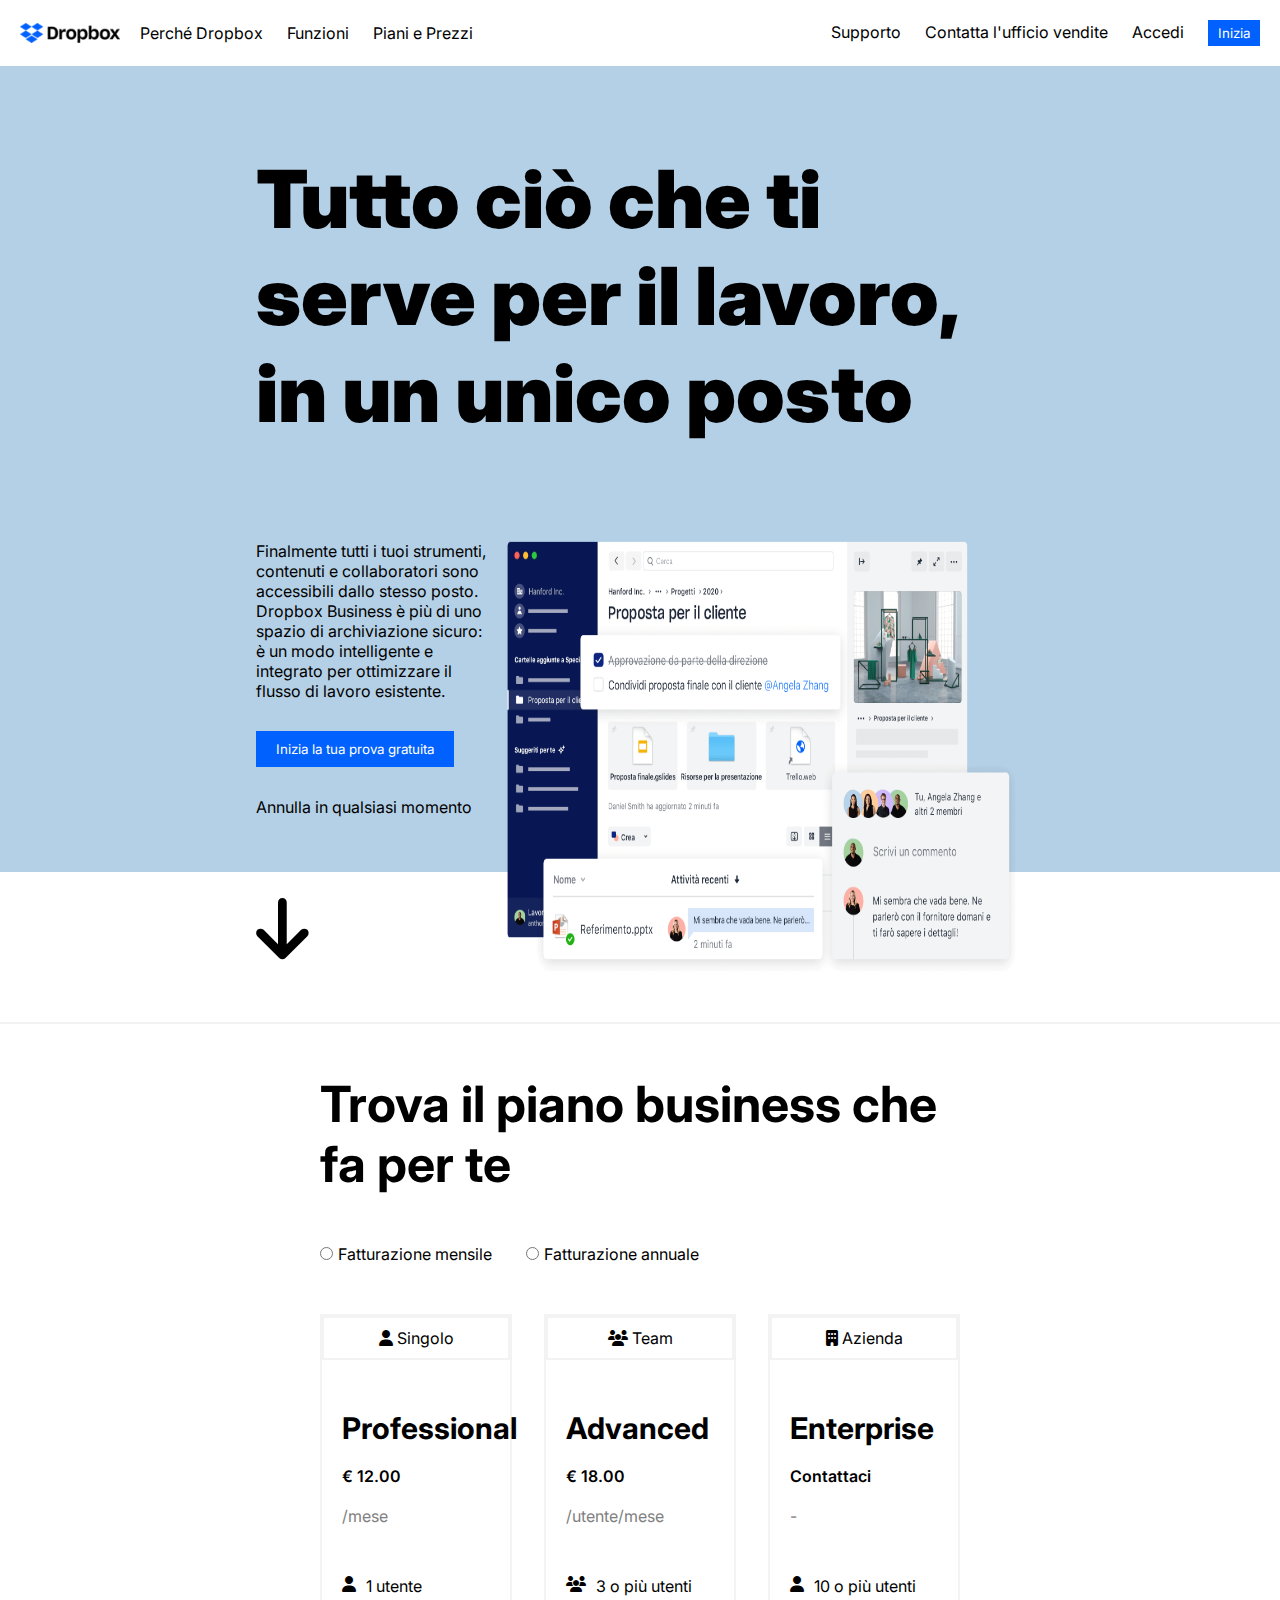
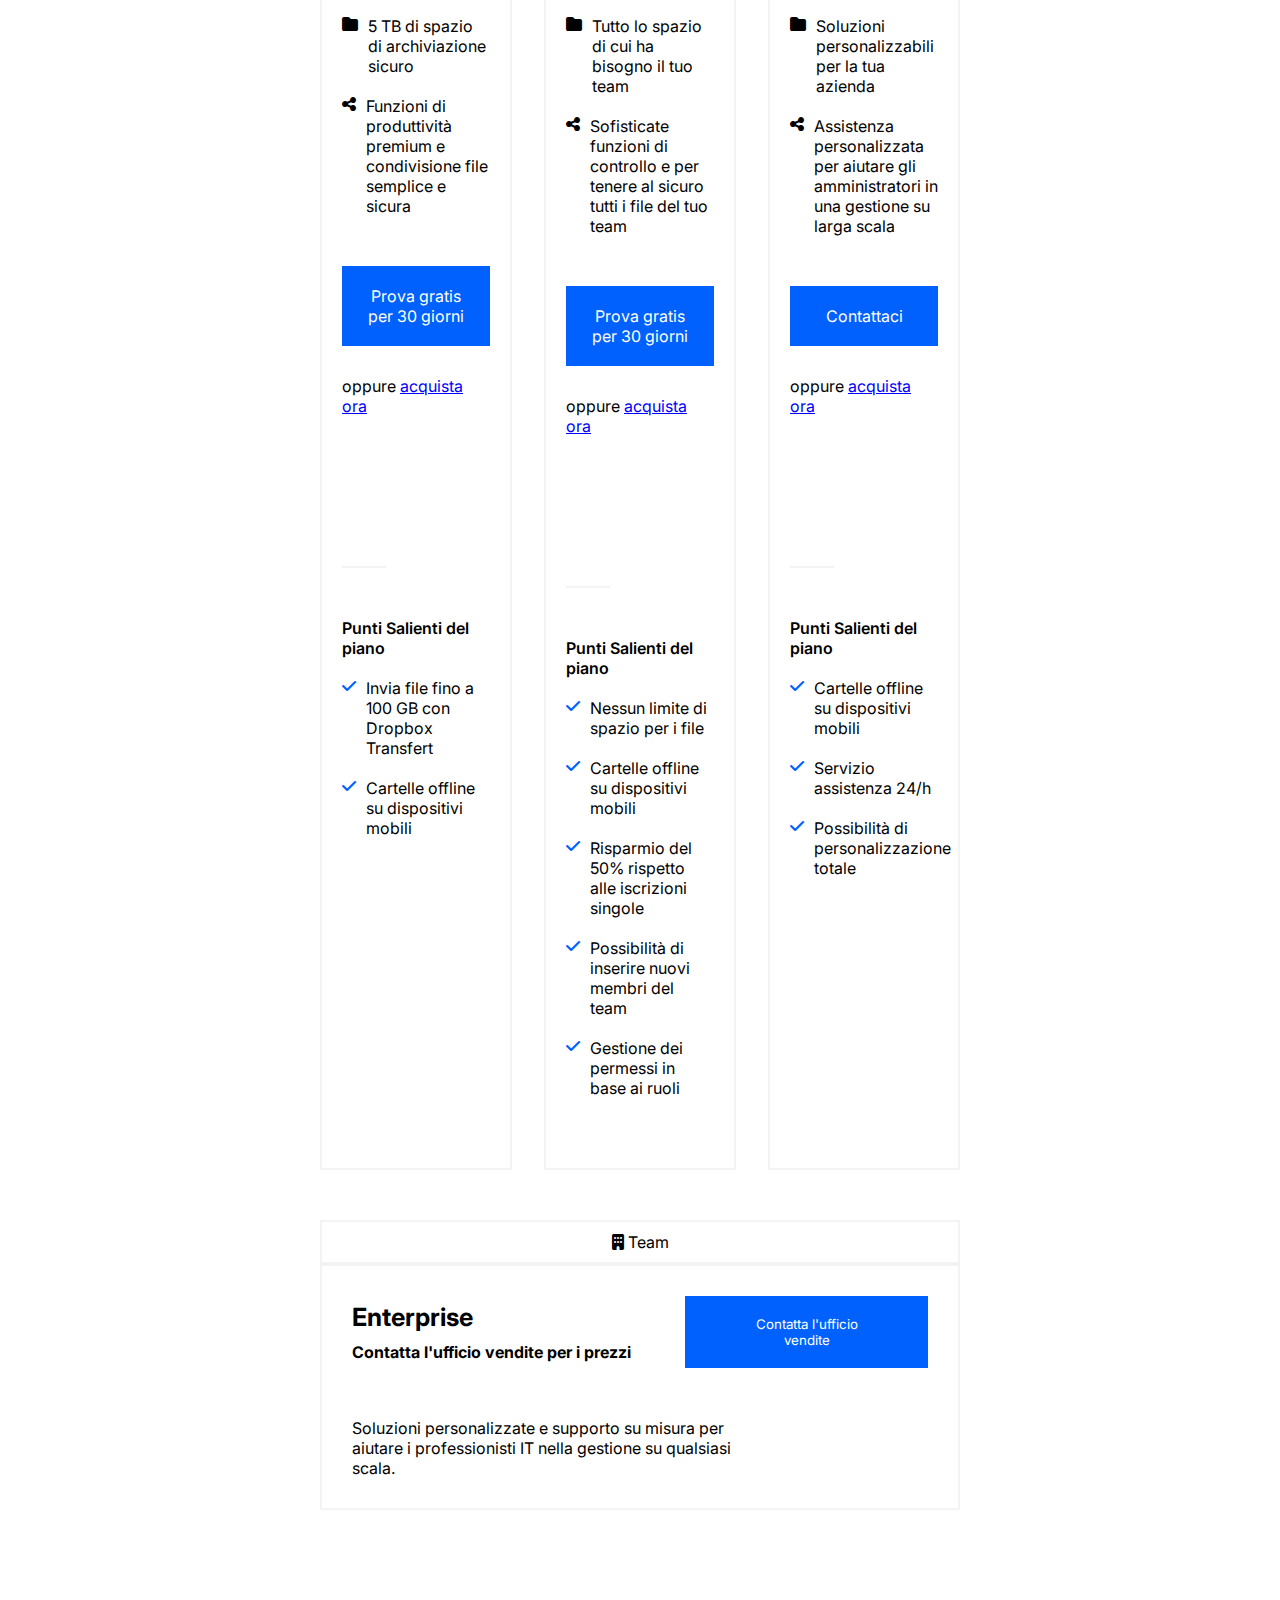
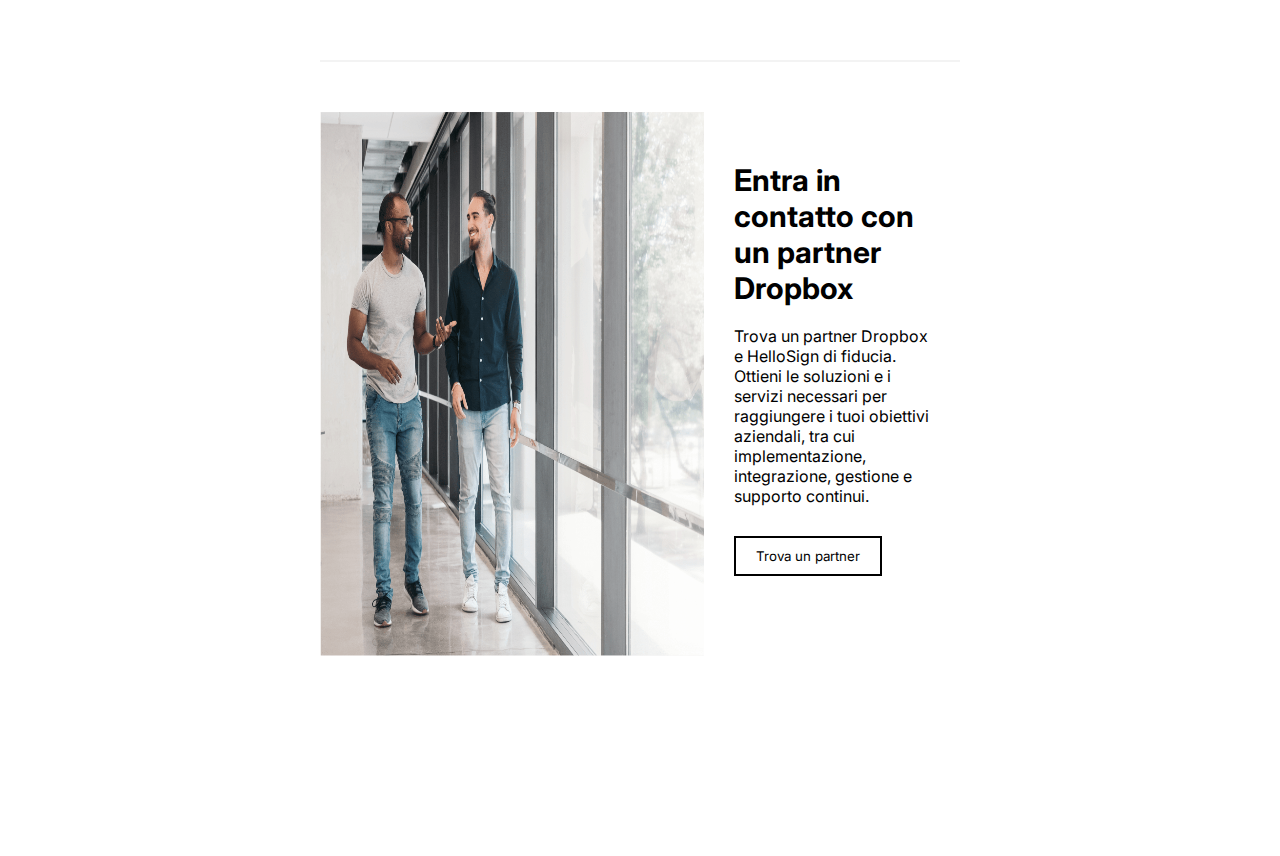
==== commit ca15b707: "[DONE] Img section" ====
--- a/index.html
+++ b/index.html
@@ -297,15 +297,15 @@
                         <div class="enterprise-col-content-left w-60">
                             <h3>Enterprise</h3>
                             <h4>Contatta l'ufficio vendite per i prezzi</h4>
-
-                            <p>Soluzioni personalizzate e supporto su misura per aiutare i professionisti IT nella
-                                gestione su qualsiasi scala.</p>
                         </div>
 
                         <div class="enterprise-col-content-right">
                             <button class="btn btn-primary">Contatta l'ufficio vendite</button>
                         </div>
                     </div>
+
+                    <p class="w-70">Soluzioni personalizzate e supporto su misura per aiutare i professionisti IT nella
+                        gestione su qualsiasi scala.</p>
                 </div>
             </div>
 
@@ -322,7 +322,7 @@
                         i servizi necessari per raggiungere i tuoi obiettivi aziendali, tra cui implementazione,
                         integrazione, gestione e supporto continui.</p>
 
-                    <a href=""><button class="btn btn-secundary">Trova un partner</button></a>
+                    <a href=""><button class="btn btn-secundary my-30">Trova un partner</button></a>
                 </div>
             </div>
         </div>
--- a/css/style.css
+++ b/css/style.css
@@ -36,6 +36,10 @@
 
 .w-50 {
     width: 50%;
+}
+
+.w-40 {
+    width: 40%;
 }
 
 .w-33 {
@@ -85,6 +89,7 @@
     position: fixed;
     width: 100%;
     background-color: #fff;
+    z-index: 1;
 }
 
 .logo {
@@ -145,7 +150,7 @@
 }
 
 .arrow {
-    font-size: 40px;
+    font-size: 70px;
     margin-top: 70px;
 }
 
@@ -233,6 +238,29 @@
     margin-bottom: 10px;
 }
 
+.enterprise-col-content {
+    margin-bottom: 50px;
+}
+
 .enterprise-col-content-right .btn {
     padding: 20px 50px;
+}
+
+.img-section {
+    margin-bottom: 200px;
+}
+
+.img-section-right{
+    padding: 50px 30px;
+}
+
+.img-section-title {
+    font-size: 30px;
+    margin-bottom: 20px;
+}
+
+.btn-secundary {
+    border: 2px solid black;
+    background-color: transparent;
+    padding: 10px 20px;
 }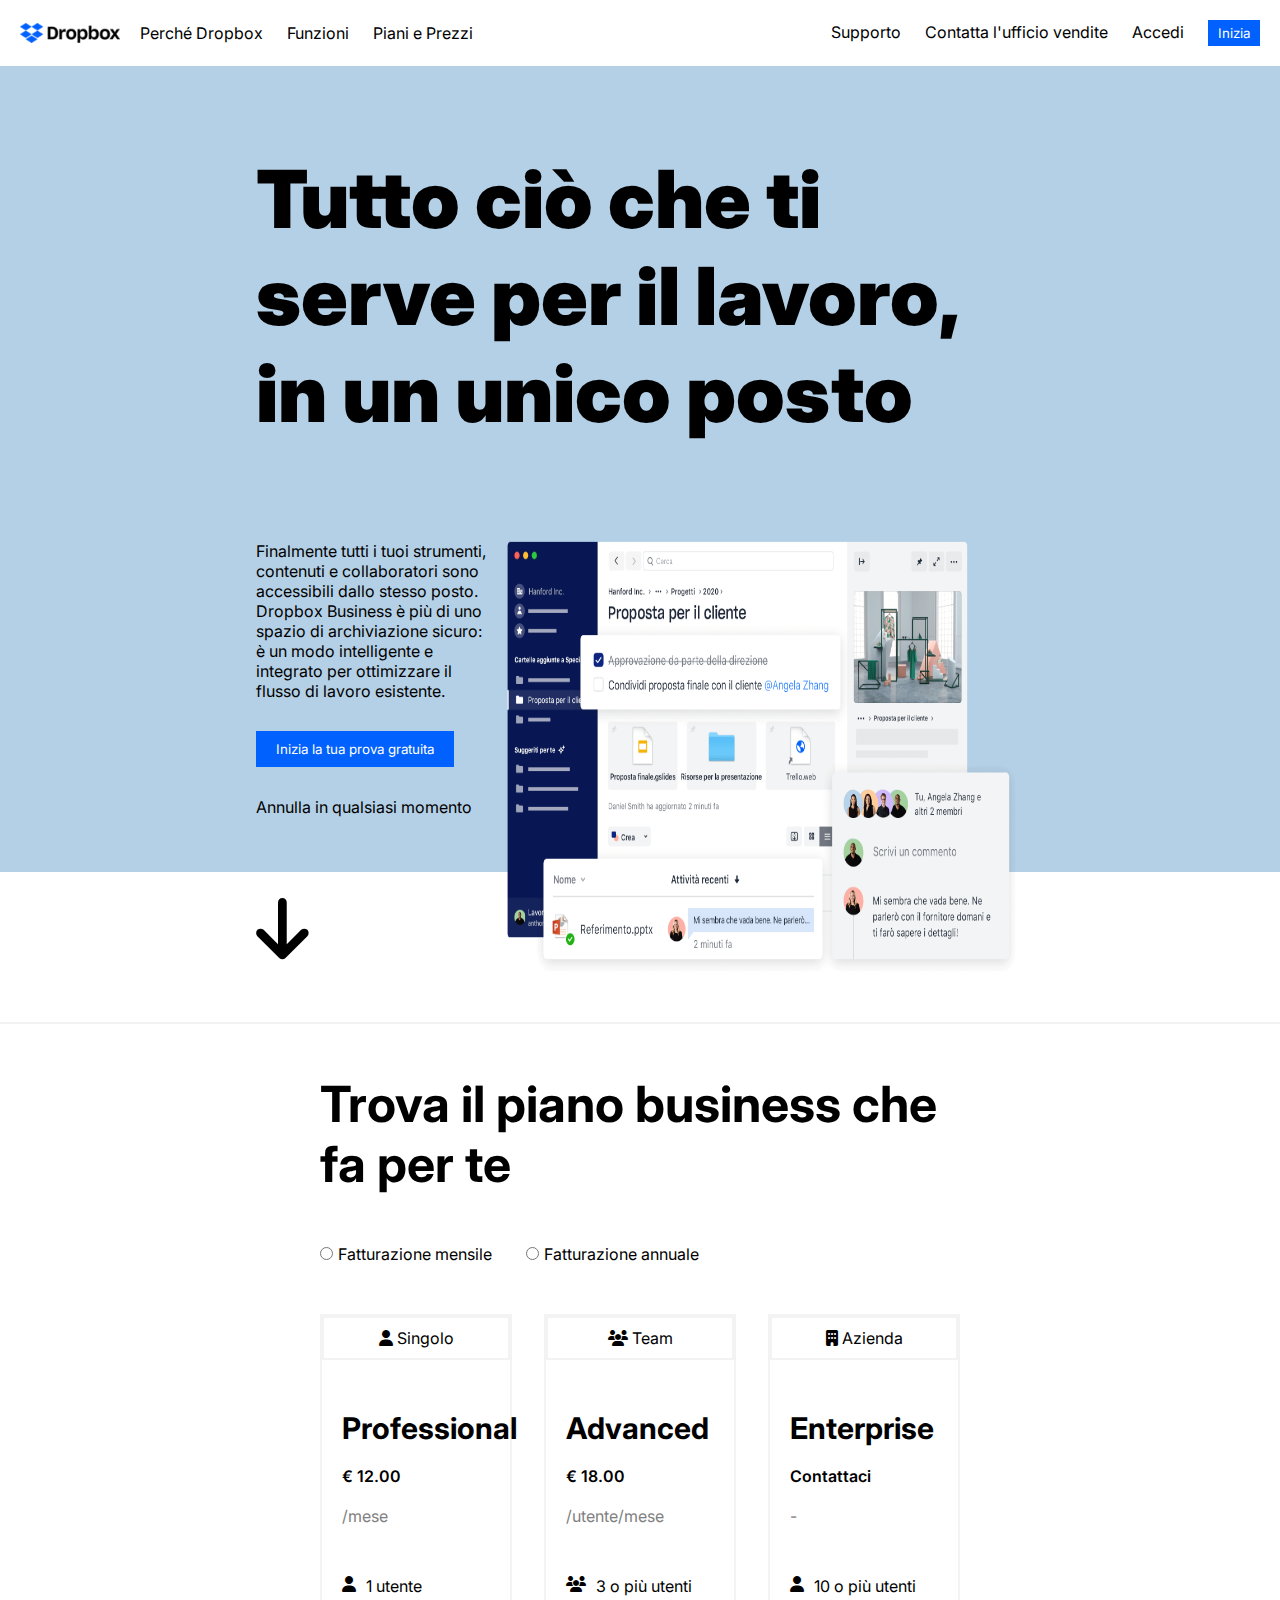
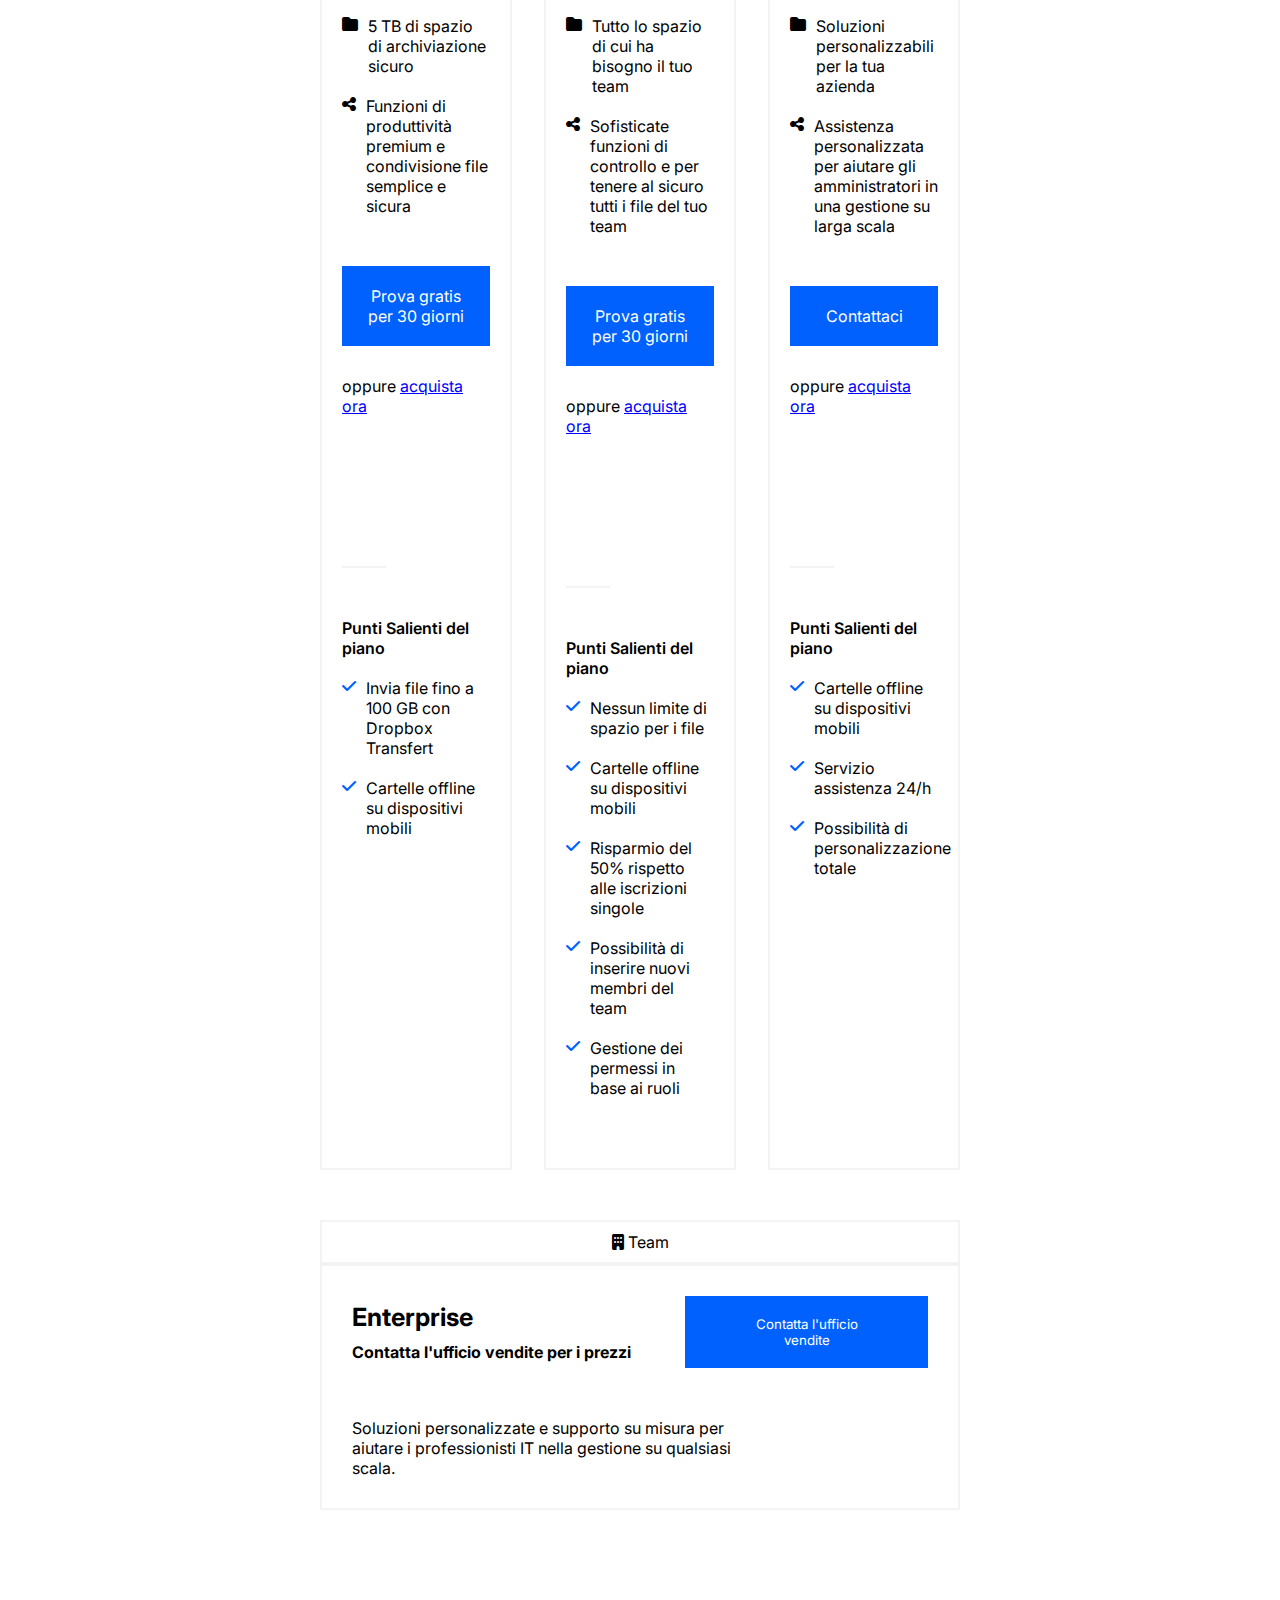
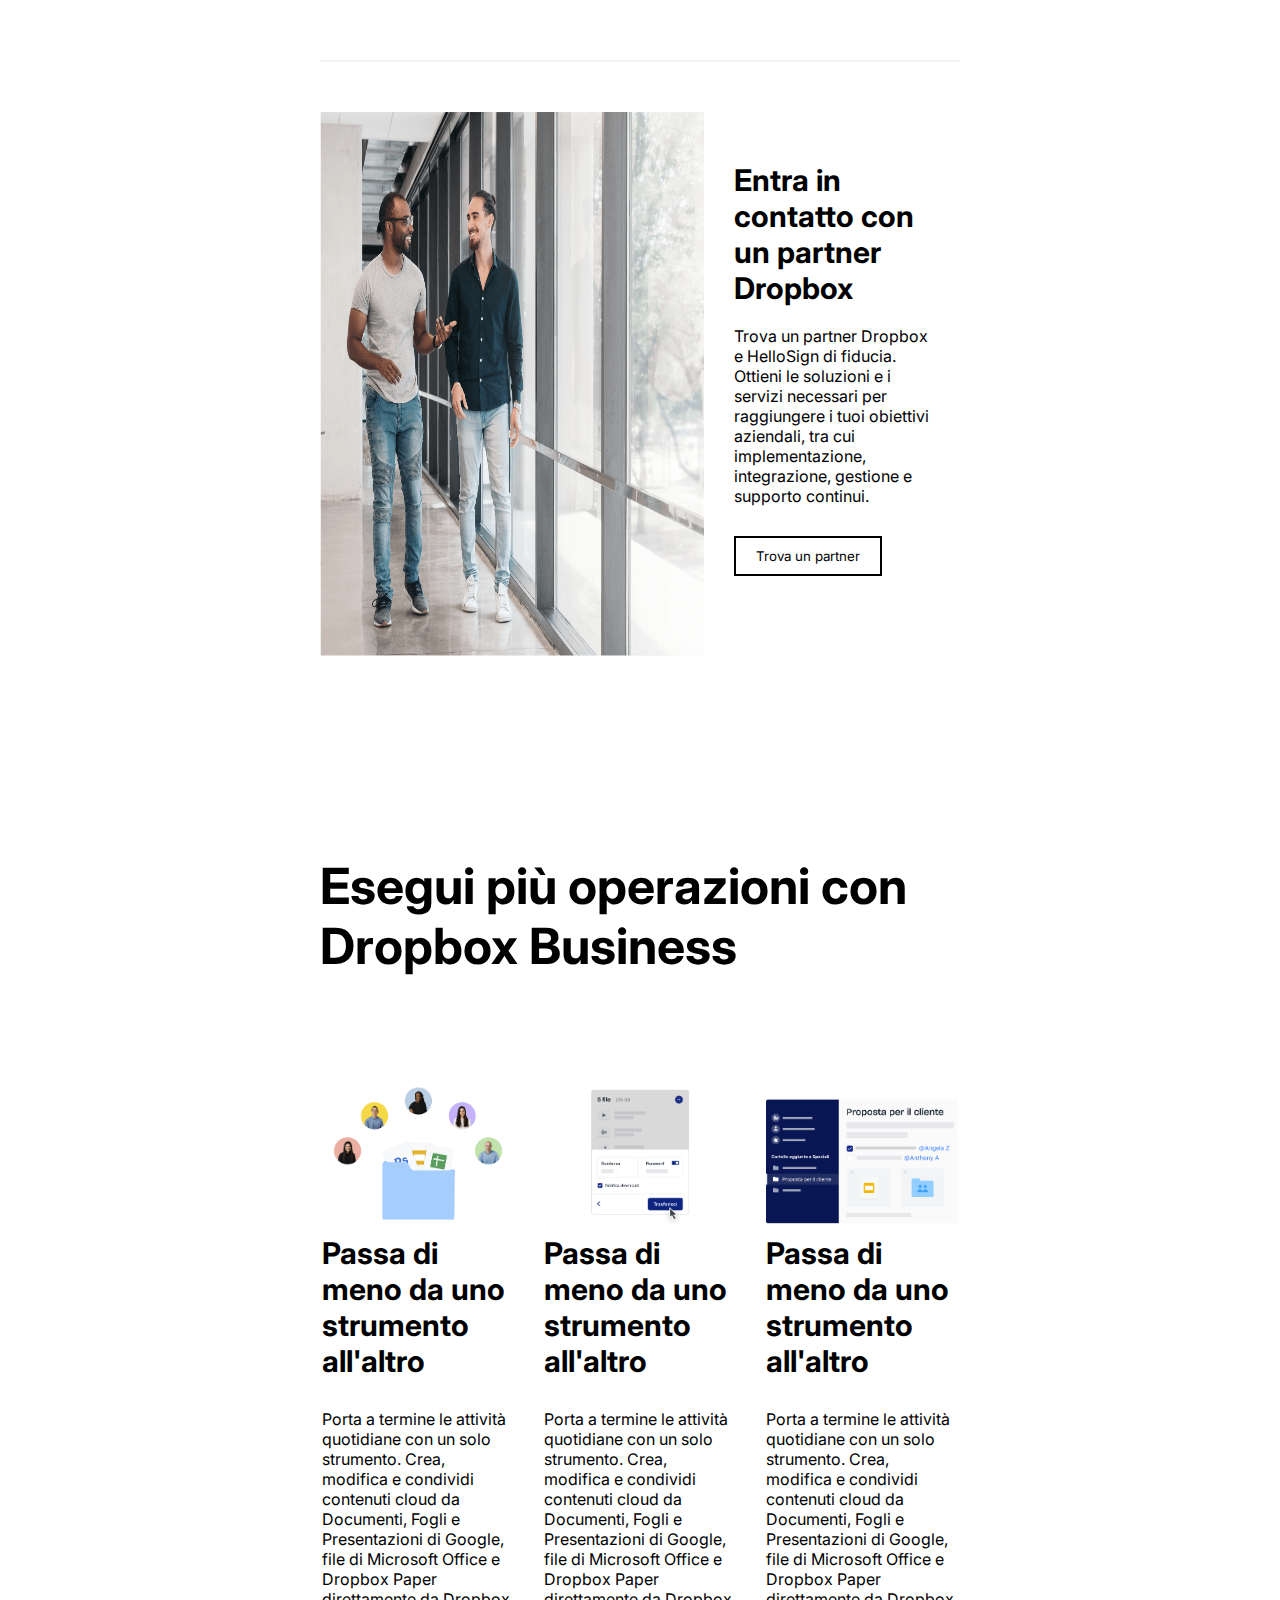
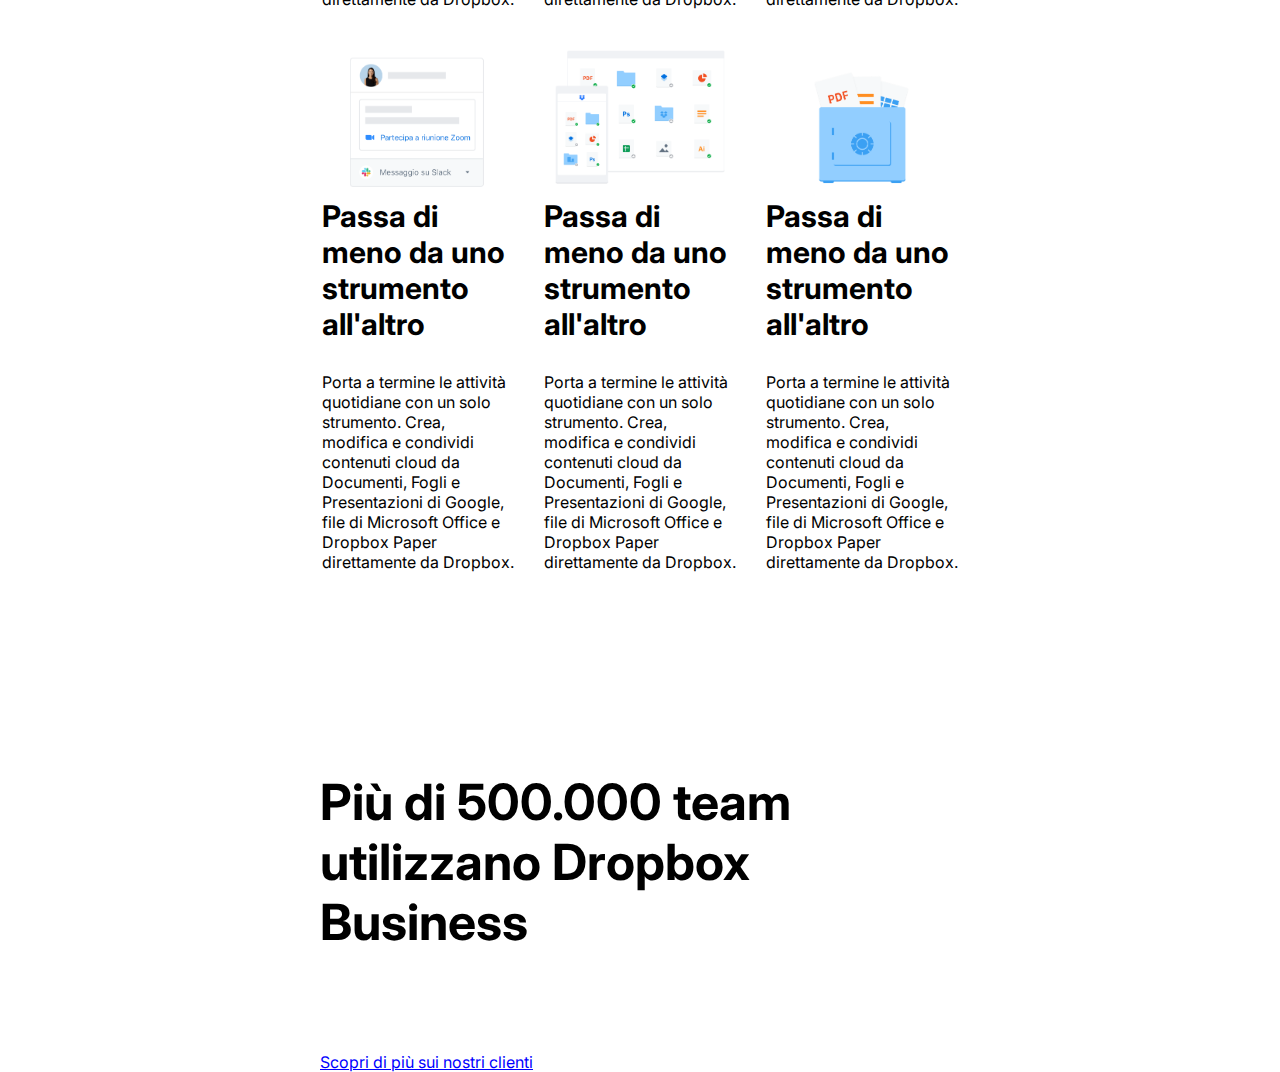
==== commit 9de07a9e: "[DONE] Features" ====
--- a/index.html
+++ b/index.html
@@ -311,6 +311,7 @@
 
             <div class="hr"></div>
 
+            <!-- Img section -->
             <div class="img-section d-flex space-between">
 
                 <img class="w-60" src="./img/partner.png" alt="">
@@ -325,6 +326,67 @@
                     <a href=""><button class="btn btn-secundary my-30">Trova un partner</button></a>
                 </div>
             </div>
+
+            <!-- Business feature -->
+            <h2 class="feature-big">Esegui più operazioni con Dropbox Business</h2>
+
+            <div class="feature-content d-flex wrap gap-30 justify-center">
+
+                <!-- Feature 1 -->
+                 <div class="feature-col w-30">
+                    <img class="w-100" src="./img/business-feature-switching-tools.png" alt="">
+
+                    <h3 class="feature-title">Passa di meno da uno strumento all'altro</h3>
+
+                    <p class="feature-descritption">Porta a termine le attività quotidiane con un solo strumento. Crea, modifica e condividi contenuti cloud da Documenti, Fogli e Presentazioni di Google, file di Microsoft Office e Dropbox Paper direttamente da Dropbox.</p>
+                 </div>
+
+                <!-- Feature 2 -->
+                 <div class="feature-col w-30">
+                    <img class="w-100" src="./img/business-feature-send-files-it.png" alt="">
+
+                    <h3 class="feature-title">Passa di meno da uno strumento all'altro</h3>
+
+                    <p class="feature-descritption">Porta a termine le attività quotidiane con un solo strumento. Crea, modifica e condividi contenuti cloud da Documenti, Fogli e Presentazioni di Google, file di Microsoft Office e Dropbox Paper direttamente da Dropbox.</p>
+                 </div>
+                <!-- Feature 3 -->
+                 <div class="feature-col w-30">
+                    <img class="w-100" src="./img/business-feature-coordinate-it.png" alt="">
+
+                    <h3 class="feature-title">Passa di meno da uno strumento all'altro</h3>
+
+                    <p class="feature-descritption">Porta a termine le attività quotidiane con un solo strumento. Crea, modifica e condividi contenuti cloud da Documenti, Fogli e Presentazioni di Google, file di Microsoft Office e Dropbox Paper direttamente da Dropbox.</p>
+                 </div>
+                <!-- Feature 4 -->
+                 <div class="feature-col w-30">
+                    <img class="w-100" src="./img/business-feature-integrations-it.png" alt="">
+
+                    <h3 class="feature-title">Passa di meno da uno strumento all'altro</h3>
+
+                    <p class="feature-descritption">Porta a termine le attività quotidiane con un solo strumento. Crea, modifica e condividi contenuti cloud da Documenti, Fogli e Presentazioni di Google, file di Microsoft Office e Dropbox Paper direttamente da Dropbox.</p>
+                 </div>
+                <!-- Feature 5 -->
+                 <div class="feature-col w-30">
+                    <img class="w-100" src="./img/business-feature-multi-device.png" alt="">
+
+                    <h3 class="feature-title">Passa di meno da uno strumento all'altro</h3>
+
+                    <p class="feature-descritption">Porta a termine le attività quotidiane con un solo strumento. Crea, modifica e condividi contenuti cloud da Documenti, Fogli e Presentazioni di Google, file di Microsoft Office e Dropbox Paper direttamente da Dropbox.</p>
+                 </div>
+                <!-- Feature 6 -->
+                 <div class="feature-col w-30">
+                    <img class="w-100" src="./img/business-feature-security.png" alt="">
+
+                    <h3 class="feature-title">Passa di meno da uno strumento all'altro</h3>
+
+                    <p class="feature-descritption">Porta a termine le attività quotidiane con un solo strumento. Crea, modifica e condividi contenuti cloud da Documenti, Fogli e Presentazioni di Google, file di Microsoft Office e Dropbox Paper direttamente da Dropbox.</p>
+                 </div>
+
+            </div>
+
+            <h2 class="feature-big">Più di 500.000 team utilizzano Dropbox Business</h2>
+
+            <a class="blue-link" href="">Scopri di più sui nostri clienti</a>
         </div>
     </main>
 
--- a/css/style.css
+++ b/css/style.css
@@ -14,12 +14,28 @@
     flex-direction: column;
 }
 
+.wrap {
+    flex-wrap: wrap;
+}
+
 .align-items-center {
     align-items: center;
 }
 
+.justify-center {
+    justify-content: center;
+}
+
 .space-between {
     justify-content: space-between;
+}
+
+.gap-30 {
+    gap: 30px;
+}
+
+.w-100 {
+    width: 100%;
 }
 
 .w-80 {
@@ -263,4 +279,18 @@
     border: 2px solid black;
     background-color: transparent;
     padding: 10px 20px;
+}
+
+.feature-big {
+    font-size: 50px;
+    margin-bottom: 100px;
+}
+
+.feature-title {
+    font-size: 30px;
+    margin-bottom: 30px;
+}
+
+.feature-content {
+    margin-bottom: 200px;
 }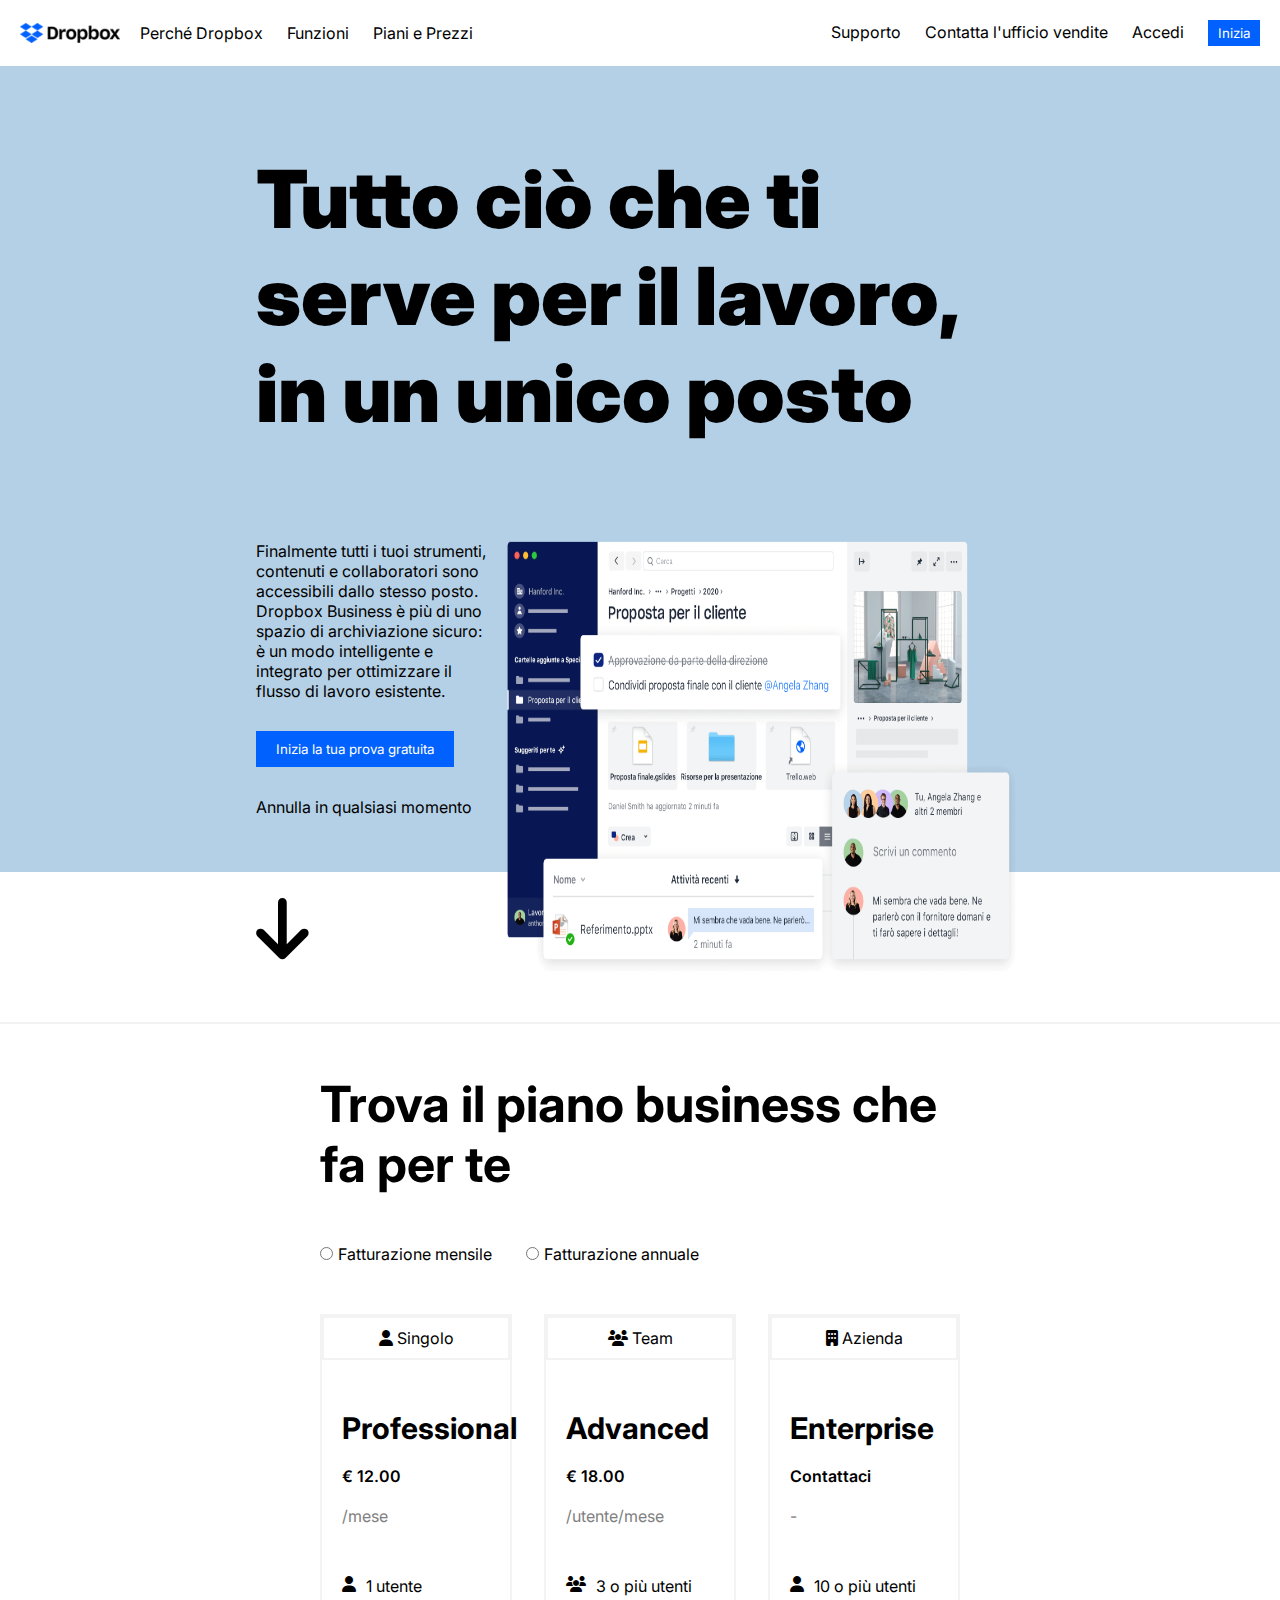
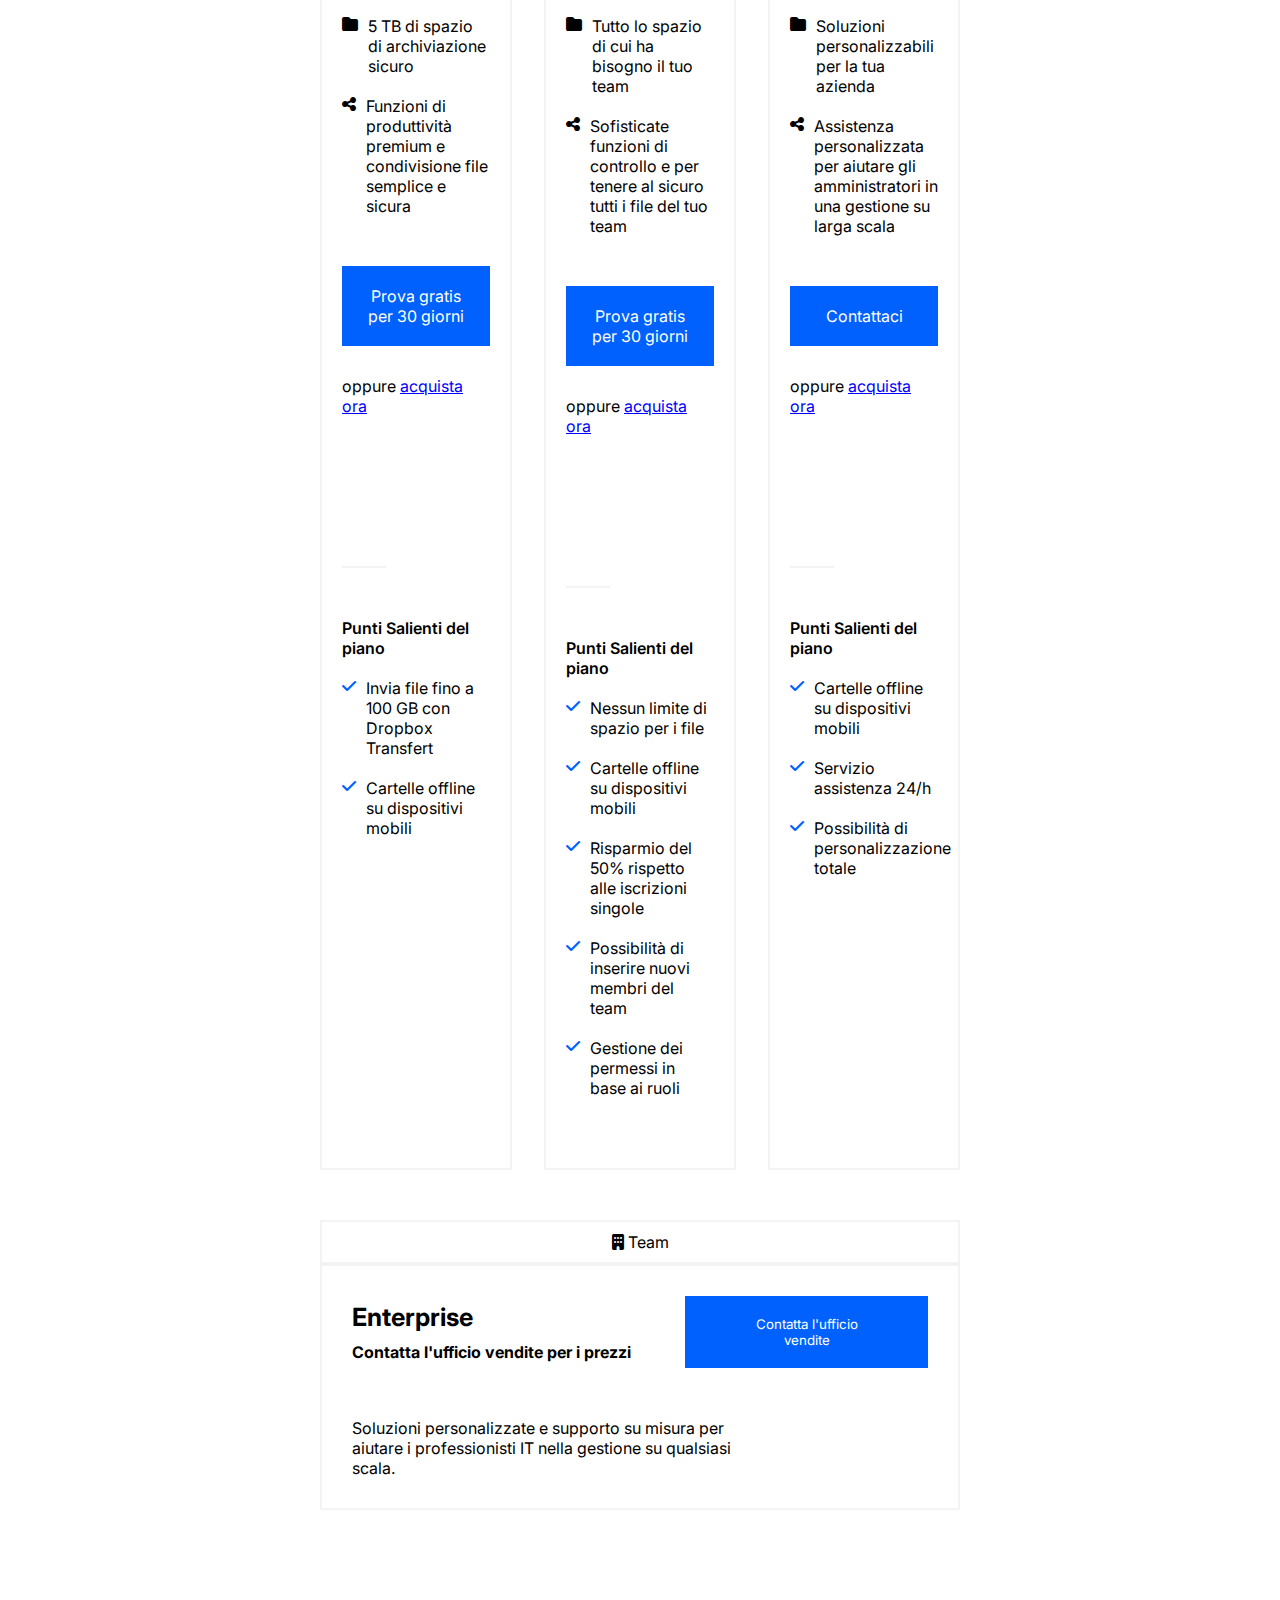
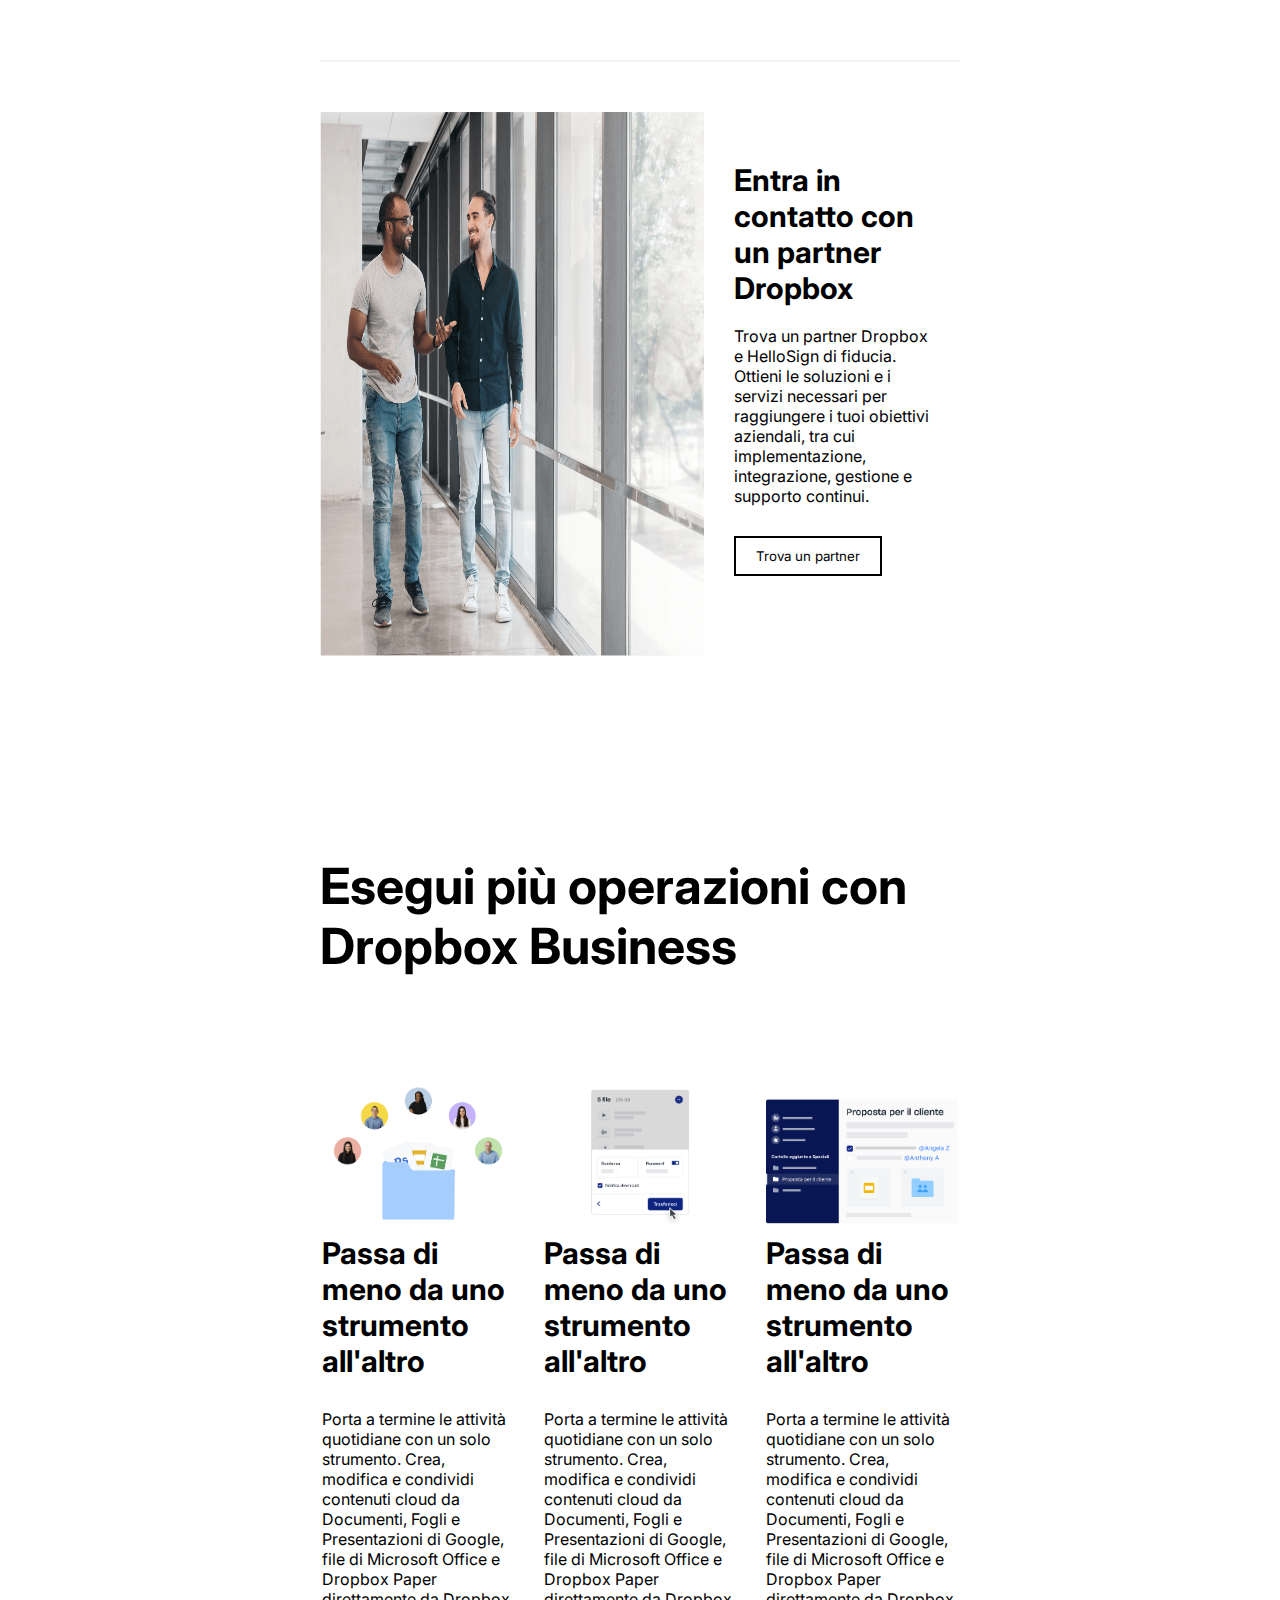
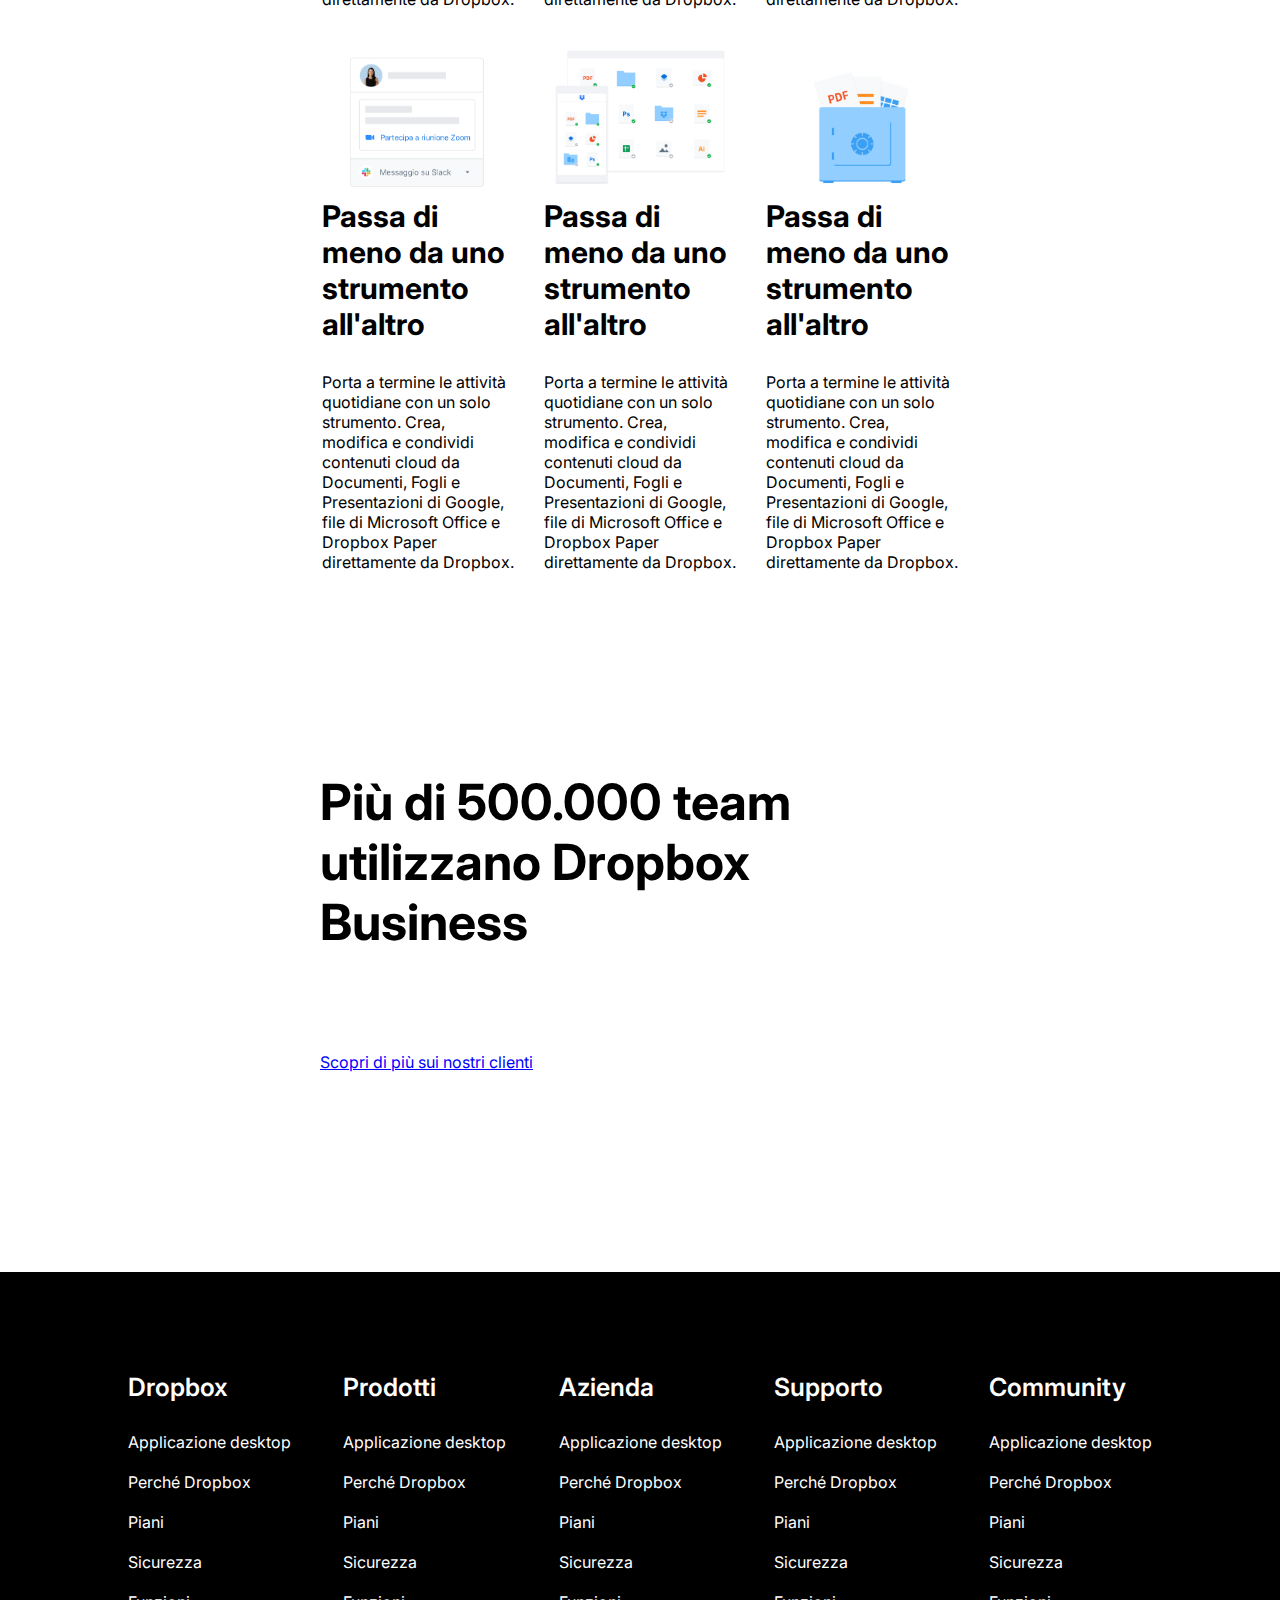
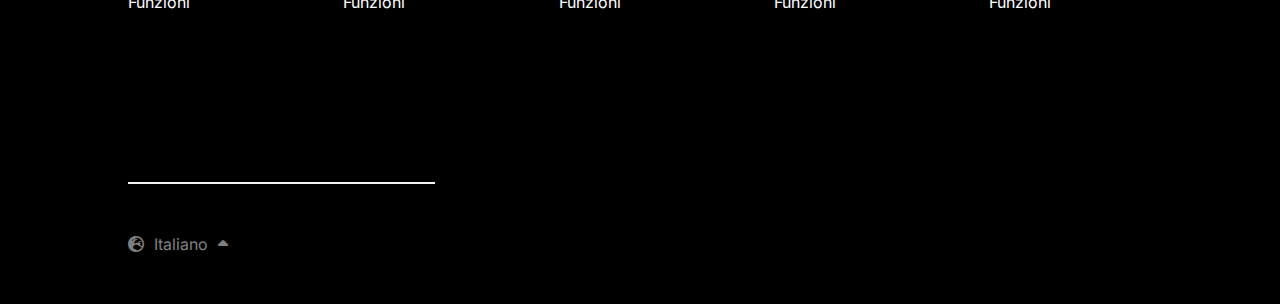
==== commit 4ca8a586: "[DONE] Esercizio completato" ====
--- a/index.html
+++ b/index.html
@@ -333,54 +333,66 @@
             <div class="feature-content d-flex wrap gap-30 justify-center">
 
                 <!-- Feature 1 -->
-                 <div class="feature-col w-30">
+                <div class="feature-col w-30">
                     <img class="w-100" src="./img/business-feature-switching-tools.png" alt="">
 
                     <h3 class="feature-title">Passa di meno da uno strumento all'altro</h3>
 
-                    <p class="feature-descritption">Porta a termine le attività quotidiane con un solo strumento. Crea, modifica e condividi contenuti cloud da Documenti, Fogli e Presentazioni di Google, file di Microsoft Office e Dropbox Paper direttamente da Dropbox.</p>
-                 </div>
+                    <p class="feature-descritption">Porta a termine le attività quotidiane con un solo strumento. Crea,
+                        modifica e condividi contenuti cloud da Documenti, Fogli e Presentazioni di Google, file di
+                        Microsoft Office e Dropbox Paper direttamente da Dropbox.</p>
+                </div>
 
                 <!-- Feature 2 -->
-                 <div class="feature-col w-30">
+                <div class="feature-col w-30">
                     <img class="w-100" src="./img/business-feature-send-files-it.png" alt="">
 
                     <h3 class="feature-title">Passa di meno da uno strumento all'altro</h3>
 
-                    <p class="feature-descritption">Porta a termine le attività quotidiane con un solo strumento. Crea, modifica e condividi contenuti cloud da Documenti, Fogli e Presentazioni di Google, file di Microsoft Office e Dropbox Paper direttamente da Dropbox.</p>
-                 </div>
+                    <p class="feature-descritption">Porta a termine le attività quotidiane con un solo strumento. Crea,
+                        modifica e condividi contenuti cloud da Documenti, Fogli e Presentazioni di Google, file di
+                        Microsoft Office e Dropbox Paper direttamente da Dropbox.</p>
+                </div>
                 <!-- Feature 3 -->
-                 <div class="feature-col w-30">
+                <div class="feature-col w-30">
                     <img class="w-100" src="./img/business-feature-coordinate-it.png" alt="">
 
                     <h3 class="feature-title">Passa di meno da uno strumento all'altro</h3>
 
-                    <p class="feature-descritption">Porta a termine le attività quotidiane con un solo strumento. Crea, modifica e condividi contenuti cloud da Documenti, Fogli e Presentazioni di Google, file di Microsoft Office e Dropbox Paper direttamente da Dropbox.</p>
-                 </div>
+                    <p class="feature-descritption">Porta a termine le attività quotidiane con un solo strumento. Crea,
+                        modifica e condividi contenuti cloud da Documenti, Fogli e Presentazioni di Google, file di
+                        Microsoft Office e Dropbox Paper direttamente da Dropbox.</p>
+                </div>
                 <!-- Feature 4 -->
-                 <div class="feature-col w-30">
+                <div class="feature-col w-30">
                     <img class="w-100" src="./img/business-feature-integrations-it.png" alt="">
 
                     <h3 class="feature-title">Passa di meno da uno strumento all'altro</h3>
 
-                    <p class="feature-descritption">Porta a termine le attività quotidiane con un solo strumento. Crea, modifica e condividi contenuti cloud da Documenti, Fogli e Presentazioni di Google, file di Microsoft Office e Dropbox Paper direttamente da Dropbox.</p>
-                 </div>
+                    <p class="feature-descritption">Porta a termine le attività quotidiane con un solo strumento. Crea,
+                        modifica e condividi contenuti cloud da Documenti, Fogli e Presentazioni di Google, file di
+                        Microsoft Office e Dropbox Paper direttamente da Dropbox.</p>
+                </div>
                 <!-- Feature 5 -->
-                 <div class="feature-col w-30">
+                <div class="feature-col w-30">
                     <img class="w-100" src="./img/business-feature-multi-device.png" alt="">
 
                     <h3 class="feature-title">Passa di meno da uno strumento all'altro</h3>
 
-                    <p class="feature-descritption">Porta a termine le attività quotidiane con un solo strumento. Crea, modifica e condividi contenuti cloud da Documenti, Fogli e Presentazioni di Google, file di Microsoft Office e Dropbox Paper direttamente da Dropbox.</p>
-                 </div>
+                    <p class="feature-descritption">Porta a termine le attività quotidiane con un solo strumento. Crea,
+                        modifica e condividi contenuti cloud da Documenti, Fogli e Presentazioni di Google, file di
+                        Microsoft Office e Dropbox Paper direttamente da Dropbox.</p>
+                </div>
                 <!-- Feature 6 -->
-                 <div class="feature-col w-30">
+                <div class="feature-col w-30">
                     <img class="w-100" src="./img/business-feature-security.png" alt="">
 
                     <h3 class="feature-title">Passa di meno da uno strumento all'altro</h3>
 
-                    <p class="feature-descritption">Porta a termine le attività quotidiane con un solo strumento. Crea, modifica e condividi contenuti cloud da Documenti, Fogli e Presentazioni di Google, file di Microsoft Office e Dropbox Paper direttamente da Dropbox.</p>
-                 </div>
+                    <p class="feature-descritption">Porta a termine le attività quotidiane con un solo strumento. Crea,
+                        modifica e condividi contenuti cloud da Documenti, Fogli e Presentazioni di Google, file di
+                        Microsoft Office e Dropbox Paper direttamente da Dropbox.</p>
+                </div>
 
             </div>
 
@@ -390,7 +402,130 @@
         </div>
     </main>
 
-    <footer></footer>
+    <footer>
+        <div class="foot-container w-80">
+            <div class="foot-content">
+                <!-- footer menu -->
+                <div class="foot-menu d-flex space-between">
+
+                    <!-- DROPBOX -->
+                    <ul>
+                        <li class="foot-menu-head">Dropbox</li>
+
+                        <a href="">
+                            <li class="foot-menu-item">Applicazione desktop</li>
+                        </a>
+                        <a href="">
+                            <li class="foot-menu-item">Perché Dropbox</li>
+                        </a>
+                        <a href="">
+                            <li class="foot-menu-item">Piani</li>
+                        </a>
+                        <a href="">
+                            <li class="foot-menu-item">Sicurezza</li>
+                        </a>
+                        <a href="">
+                            <li class="foot-menu-item">Funzioni</li>
+                        </a>
+                    </ul>
+
+                    <!-- Prodotti -->
+                    <ul>
+                        <li class="foot-menu-head">Prodotti</li>
+
+                        <a href="">
+                            <li class="foot-menu-item">Applicazione desktop</li>
+                        </a>
+                        <a href="">
+                            <li class="foot-menu-item">Perché Dropbox</li>
+                        </a>
+                        <a href="">
+                            <li class="foot-menu-item">Piani</li>
+                        </a>
+                        <a href="">
+                            <li class="foot-menu-item">Sicurezza</li>
+                        </a>
+                        <a href="">
+                            <li class="foot-menu-item">Funzioni</li>
+                        </a>
+                    </ul>
+
+                    <!-- Azienda -->
+                    <ul>
+                        <li class="foot-menu-head">Azienda</li>
+
+                        <a href="">
+                            <li class="foot-menu-item">Applicazione desktop</li>
+                        </a>
+                        <a href="">
+                            <li class="foot-menu-item">Perché Dropbox</li>
+                        </a>
+                        <a href="">
+                            <li class="foot-menu-item">Piani</li>
+                        </a>
+                        <a href="">
+                            <li class="foot-menu-item">Sicurezza</li>
+                        </a>
+                        <a href="">
+                            <li class="foot-menu-item">Funzioni</li>
+                        </a>
+                    </ul>
+
+                    <!-- Supporto -->
+                    <ul>
+                        <li class="foot-menu-head">Supporto</li>
+
+                        <a href="">
+                            <li class="foot-menu-item">Applicazione desktop</li>
+                        </a>
+                        <a href="">
+                            <li class="foot-menu-item">Perché Dropbox</li>
+                        </a>
+                        <a href="">
+                            <li class="foot-menu-item">Piani</li>
+                        </a>
+                        <a href="">
+                            <li class="foot-menu-item">Sicurezza</li>
+                        </a>
+                        <a href="">
+                            <li class="foot-menu-item">Funzioni</li>
+                        </a>
+                    </ul>
+
+                    <!-- Community -->
+                    <ul>
+                        <li class="foot-menu-head">Community</li>
+
+                        <a href="">
+                            <li class="foot-menu-item">Applicazione desktop</li>
+                        </a>
+                        <a href="">
+                            <li class="foot-menu-item">Perché Dropbox</li>
+                        </a>
+                        <a href="">
+                            <li class="foot-menu-item">Piani</li>
+                        </a>
+                        <a href="">
+                            <li class="foot-menu-item">Sicurezza</li>
+                        </a>
+                        <a href="">
+                            <li class="foot-menu-item">Funzioni</li>
+                        </a>
+                    </ul>
+                </div>
+
+                <div class="hr w-30"></div>
+
+                <div class="language d-flex align-items-center">
+                    <i class="fa-solid fa-earth-europe"></i>
+
+                    <p>Italiano</p>
+
+                    <i class="fa-solid fa-caret-up"></i>
+                </div>
+            </div>
+        </div>
+    </footer>
 </body>
 
 </html>--- a/css/style.css
+++ b/css/style.css
@@ -293,4 +293,38 @@
 
 .feature-content {
     margin-bottom: 200px;
+}
+
+footer {
+    background-color: black;
+    margin-top: 200px;
+    padding: 100px 0 50px 0;
+    color: white;
+}
+
+.foot-container {
+    margin: 0 auto;
+}
+
+.foot-menu li {
+    list-style-type: none;
+}
+
+.foot-menu-head {
+    font-size: 25px;
+    font-weight: 600;
+    margin-bottom: 30px;
+}
+
+.foot-menu-item {
+    color: white;
+    margin-bottom: 20px;
+}
+
+.language {
+    color: gray;
+}
+
+.language p{
+    margin: 0 10px;
 }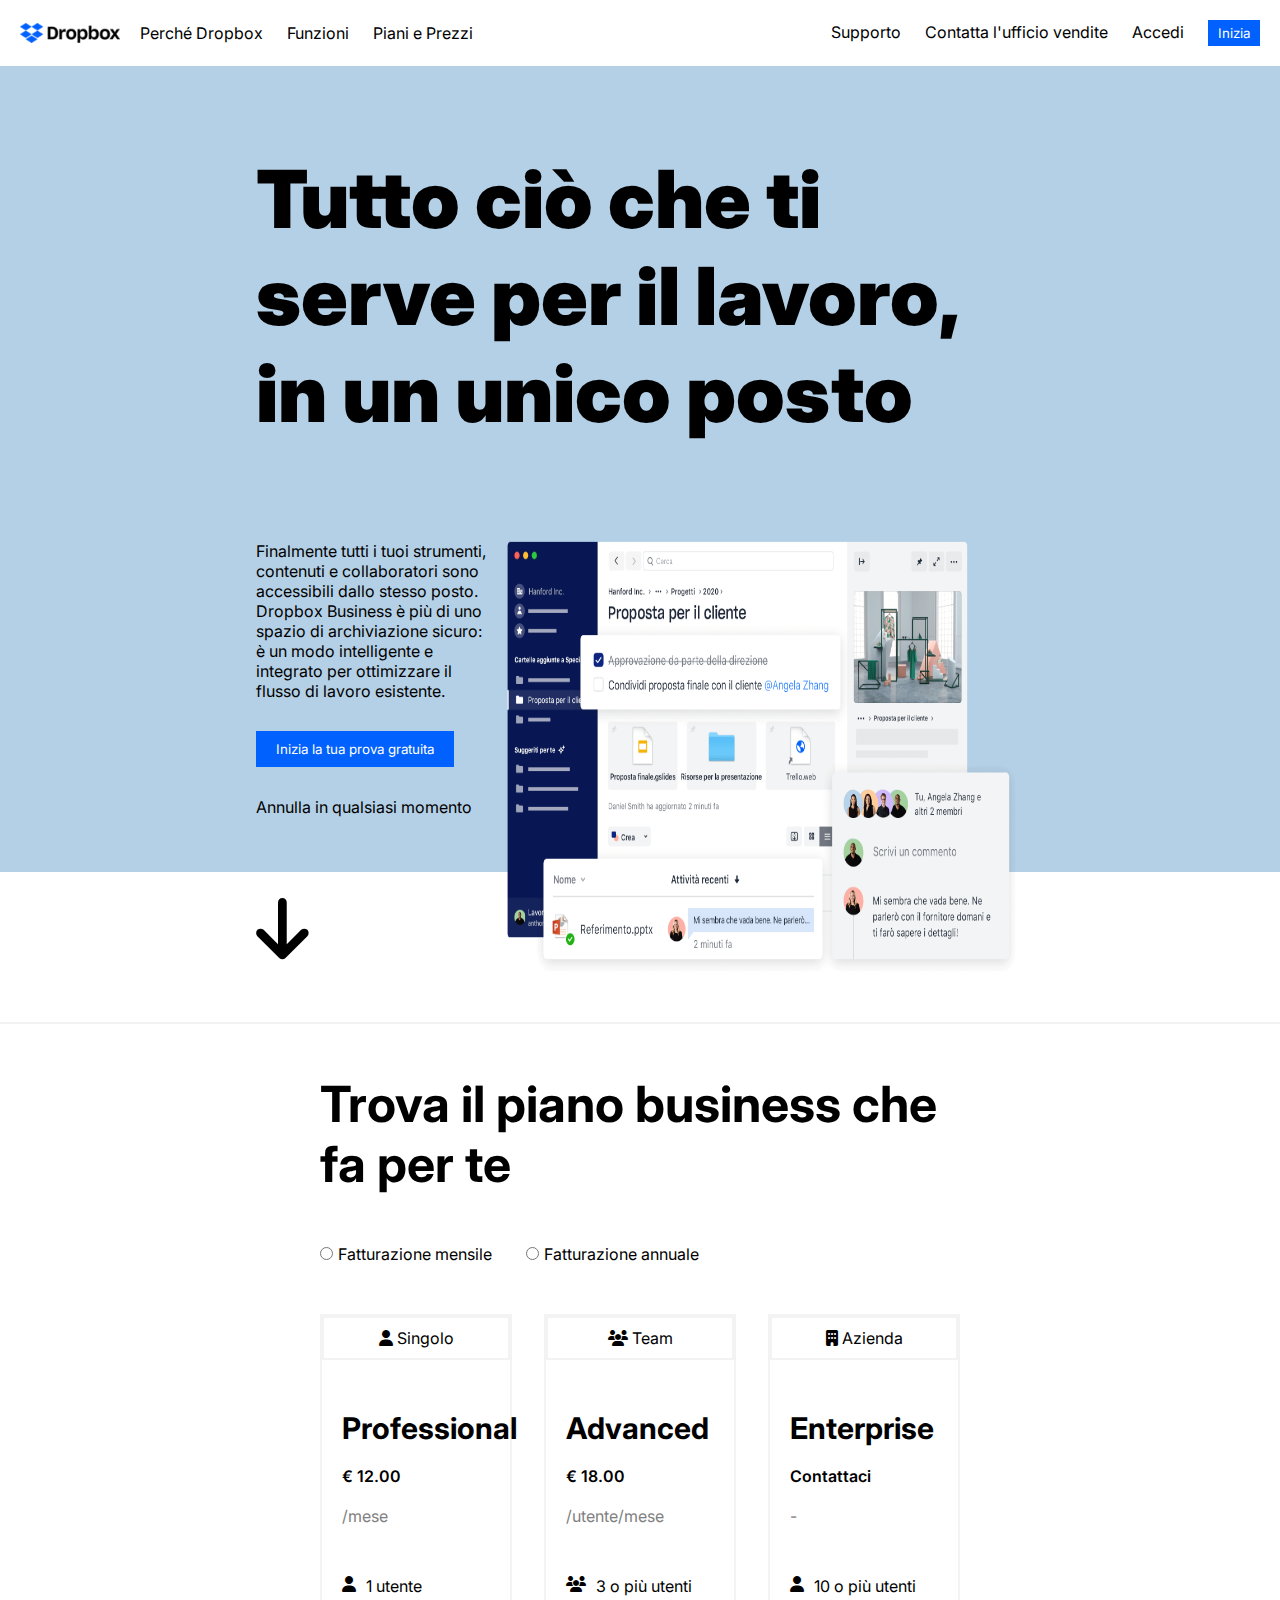
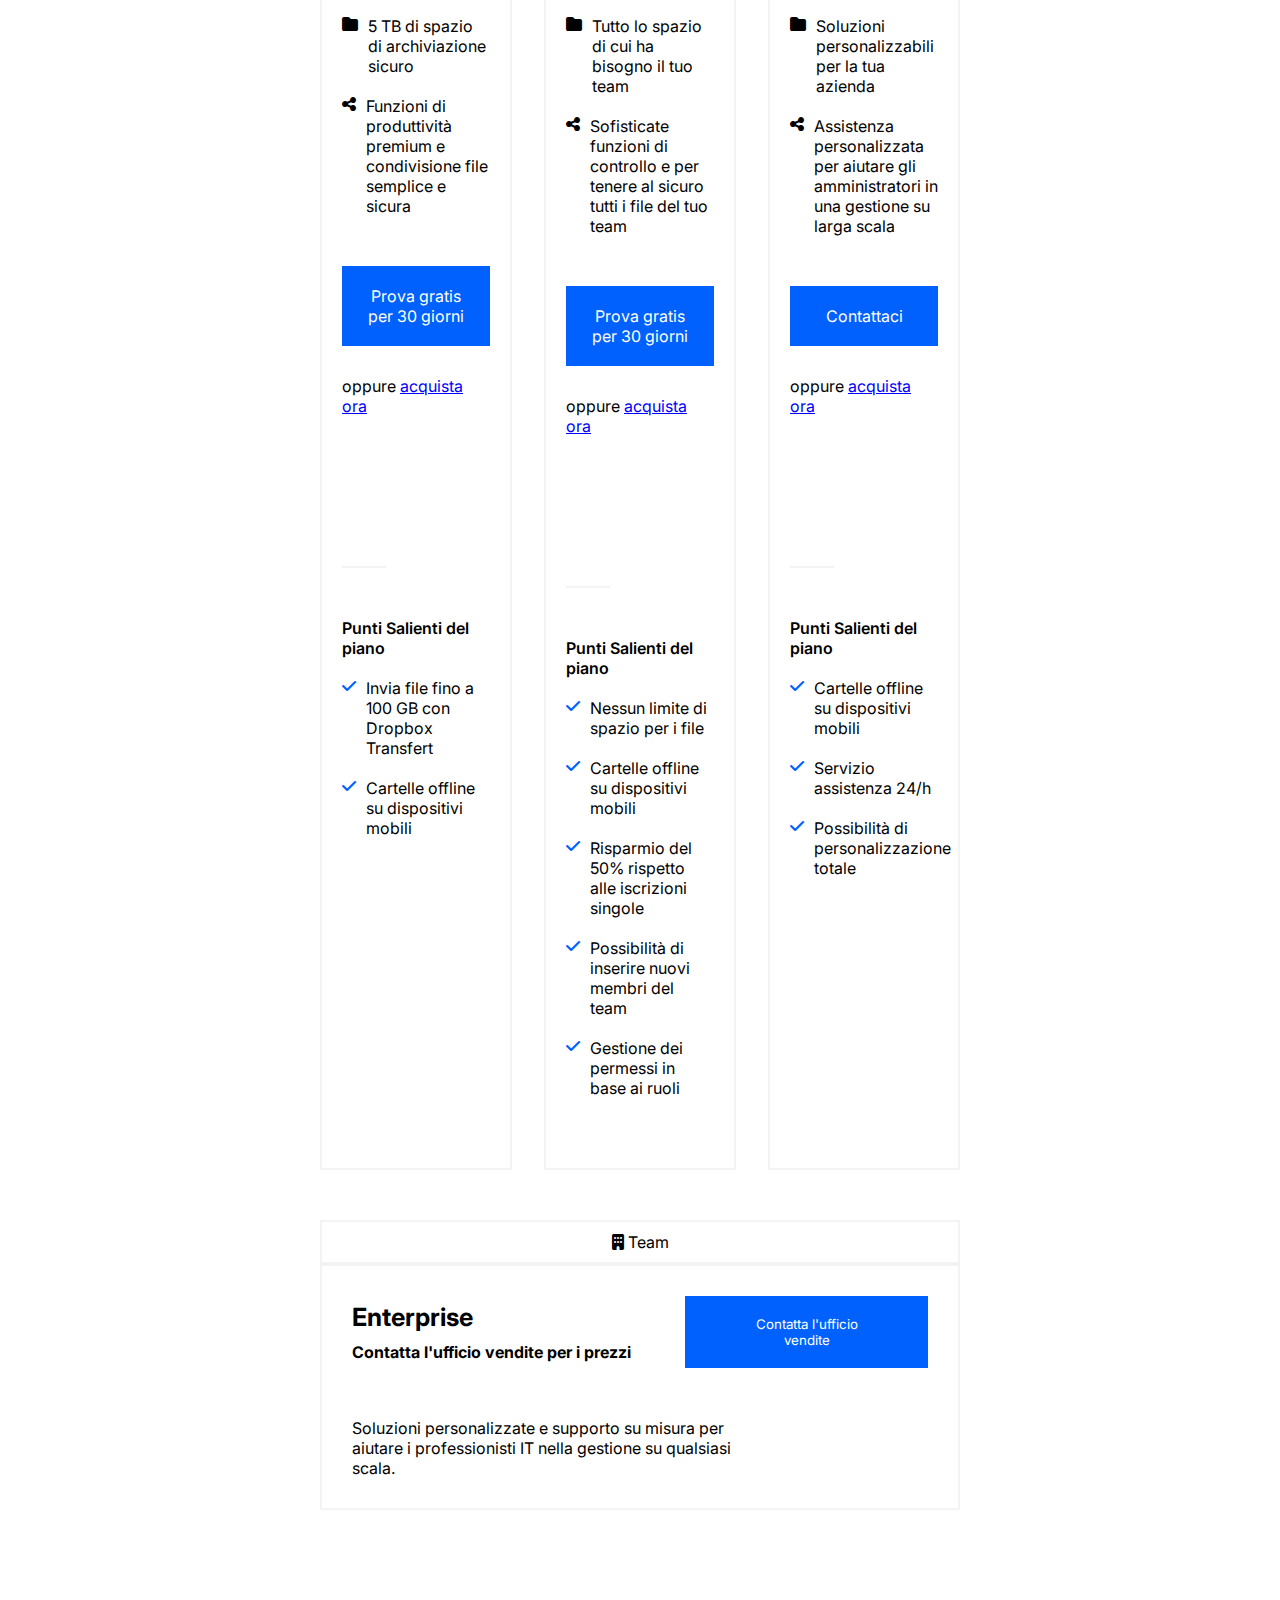
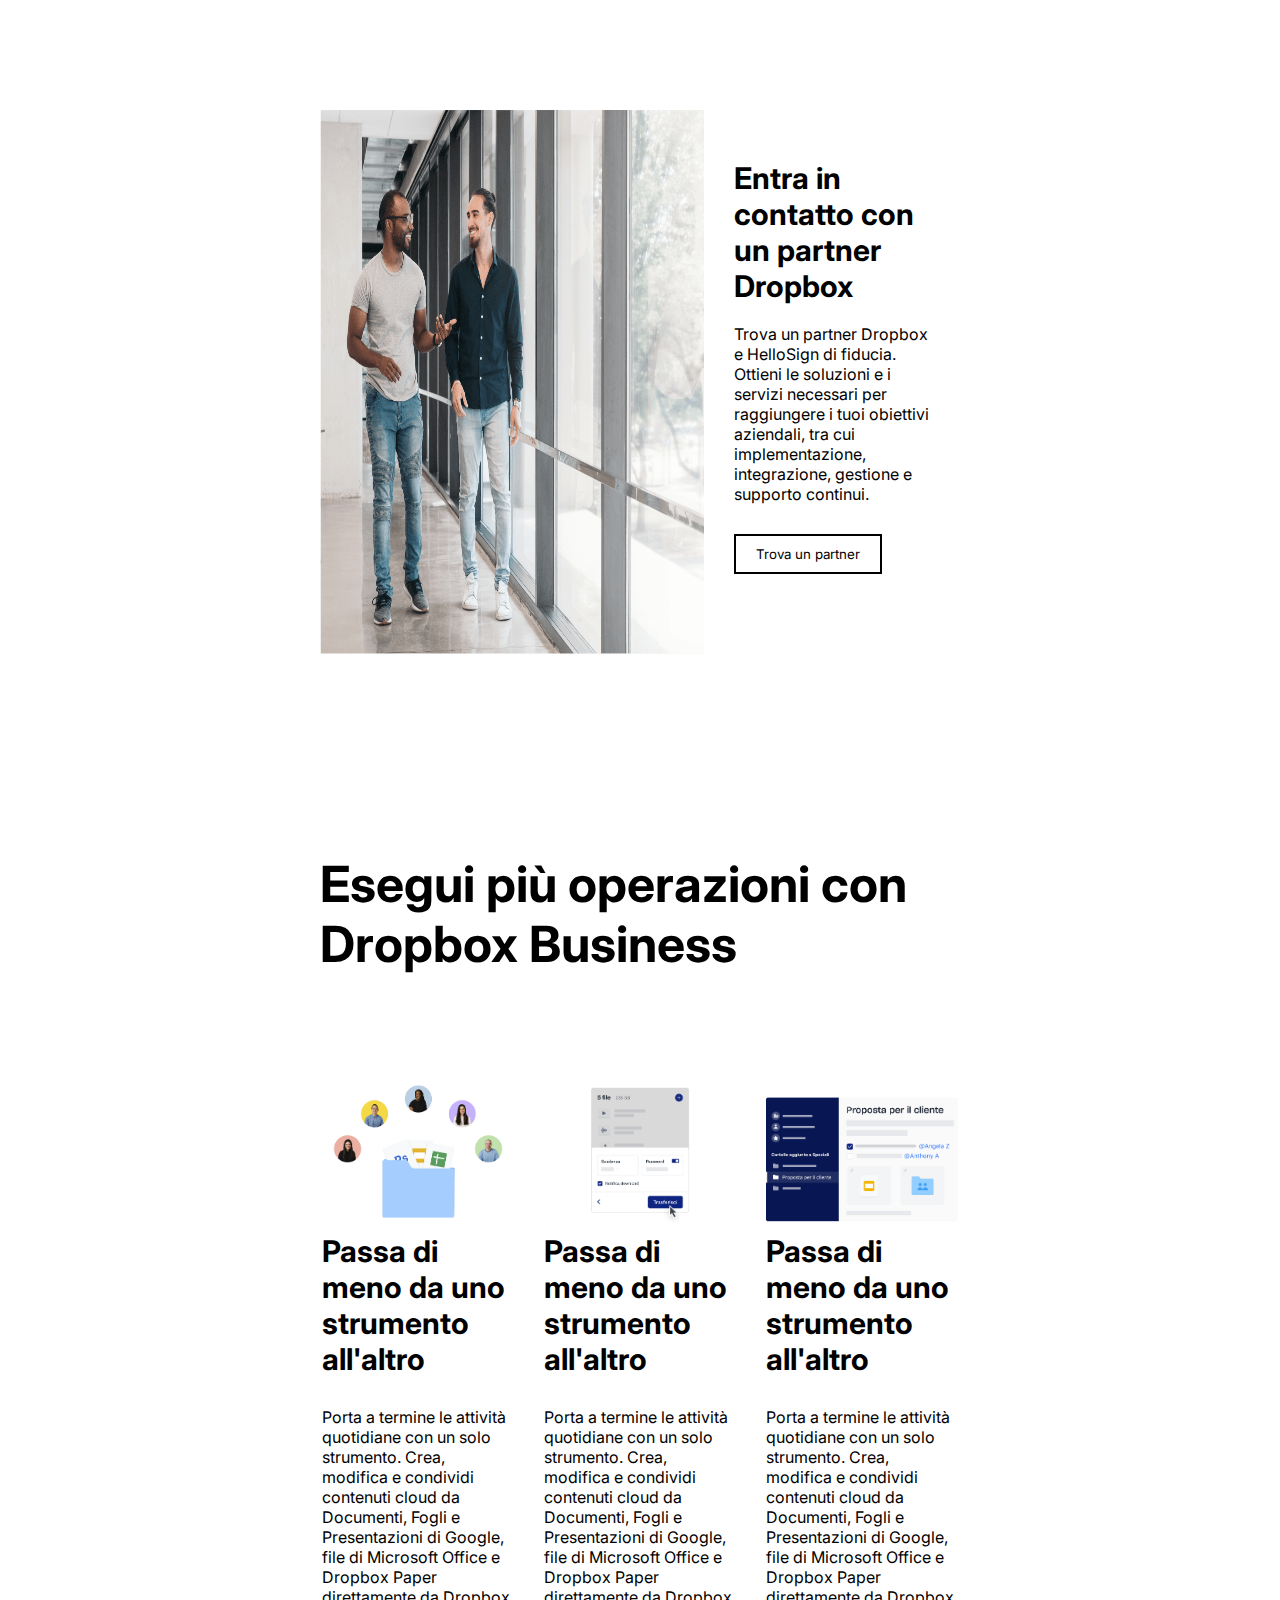
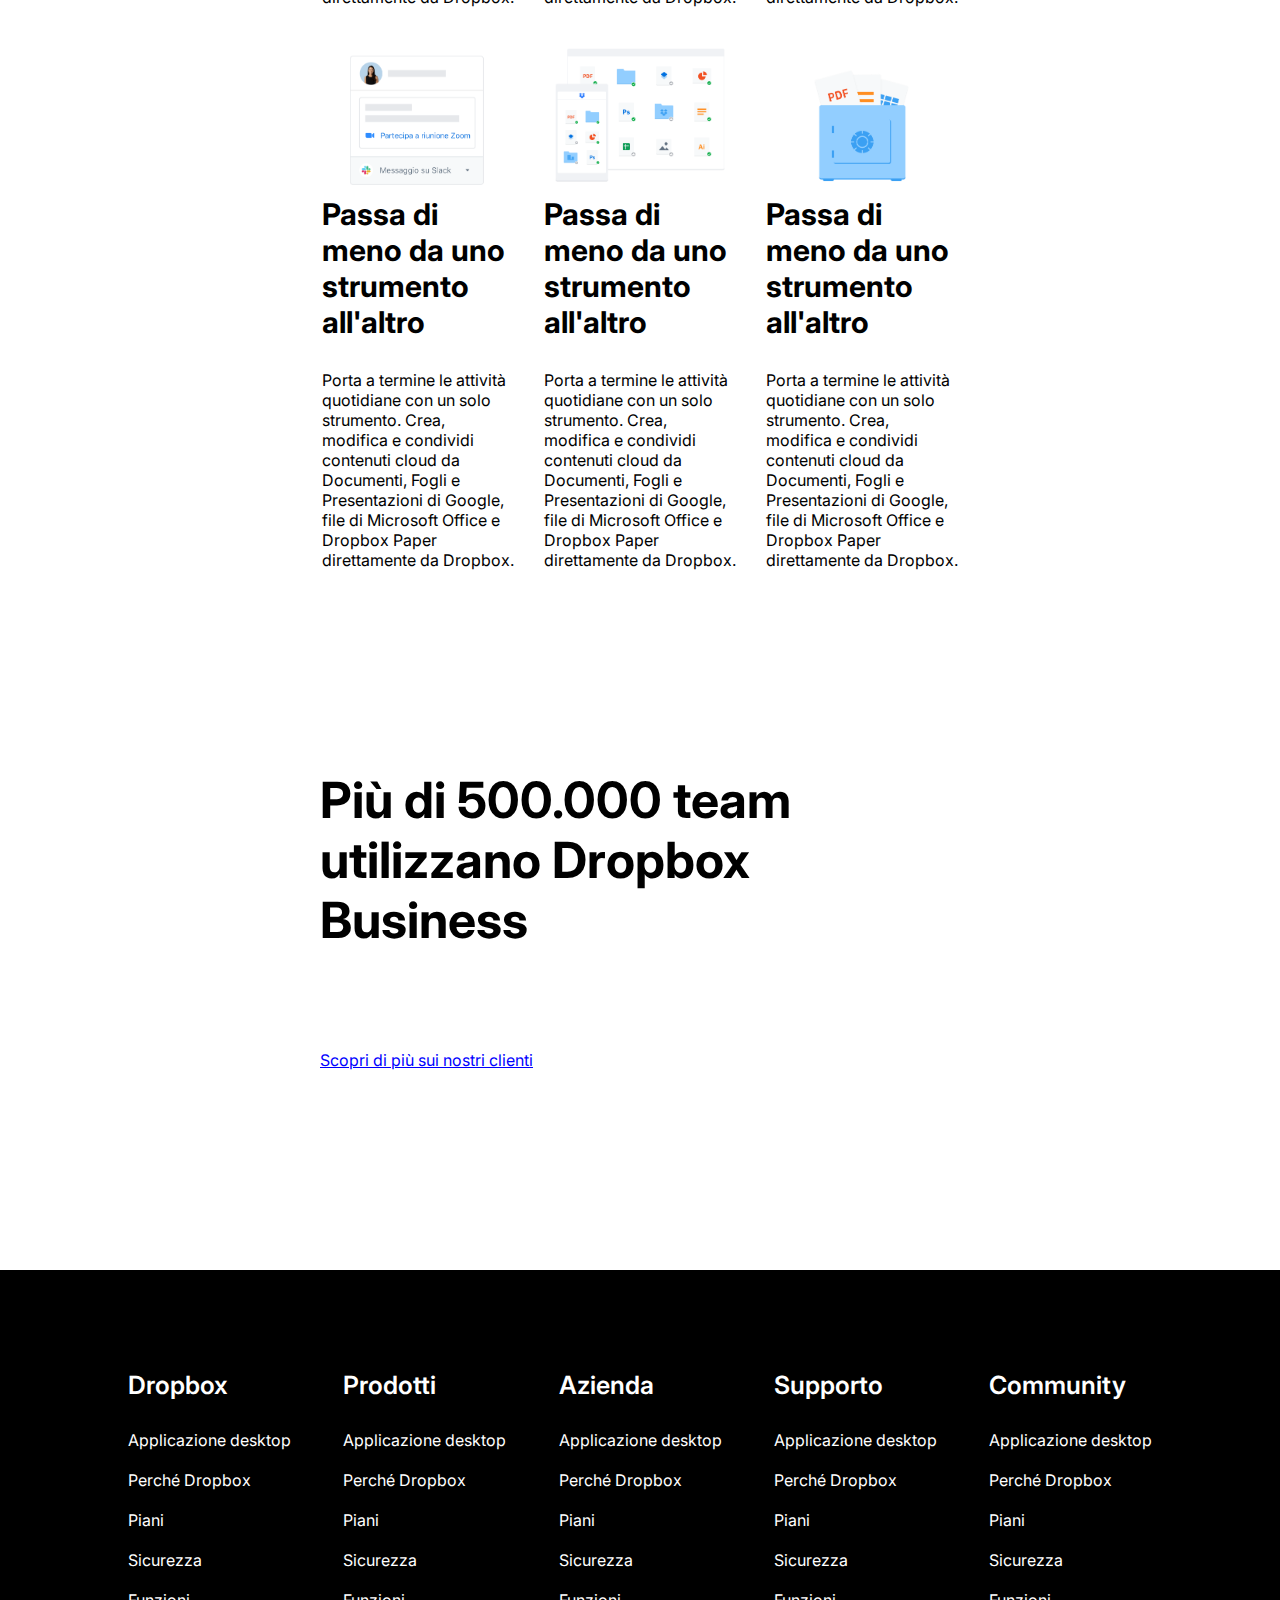
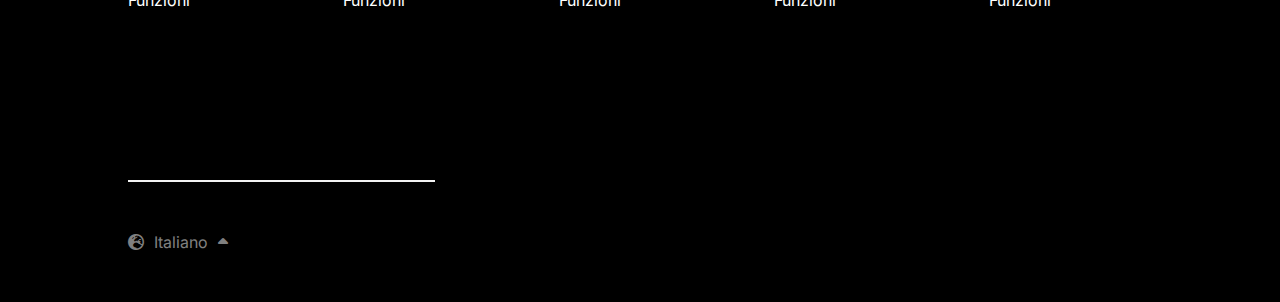
==== commit b653ecd6: "[FIX] img section margin" ====
--- a/index.html
+++ b/index.html
@@ -309,8 +309,6 @@
                 </div>
             </div>
 
-            <div class="hr"></div>
-
             <!-- Img section -->
             <div class="img-section d-flex space-between">
 
--- a/css/style.css
+++ b/css/style.css
@@ -263,7 +263,7 @@
 }
 
 .img-section {
-    margin-bottom: 200px;
+    margin: 200px 0;
 }
 
 .img-section-right{
